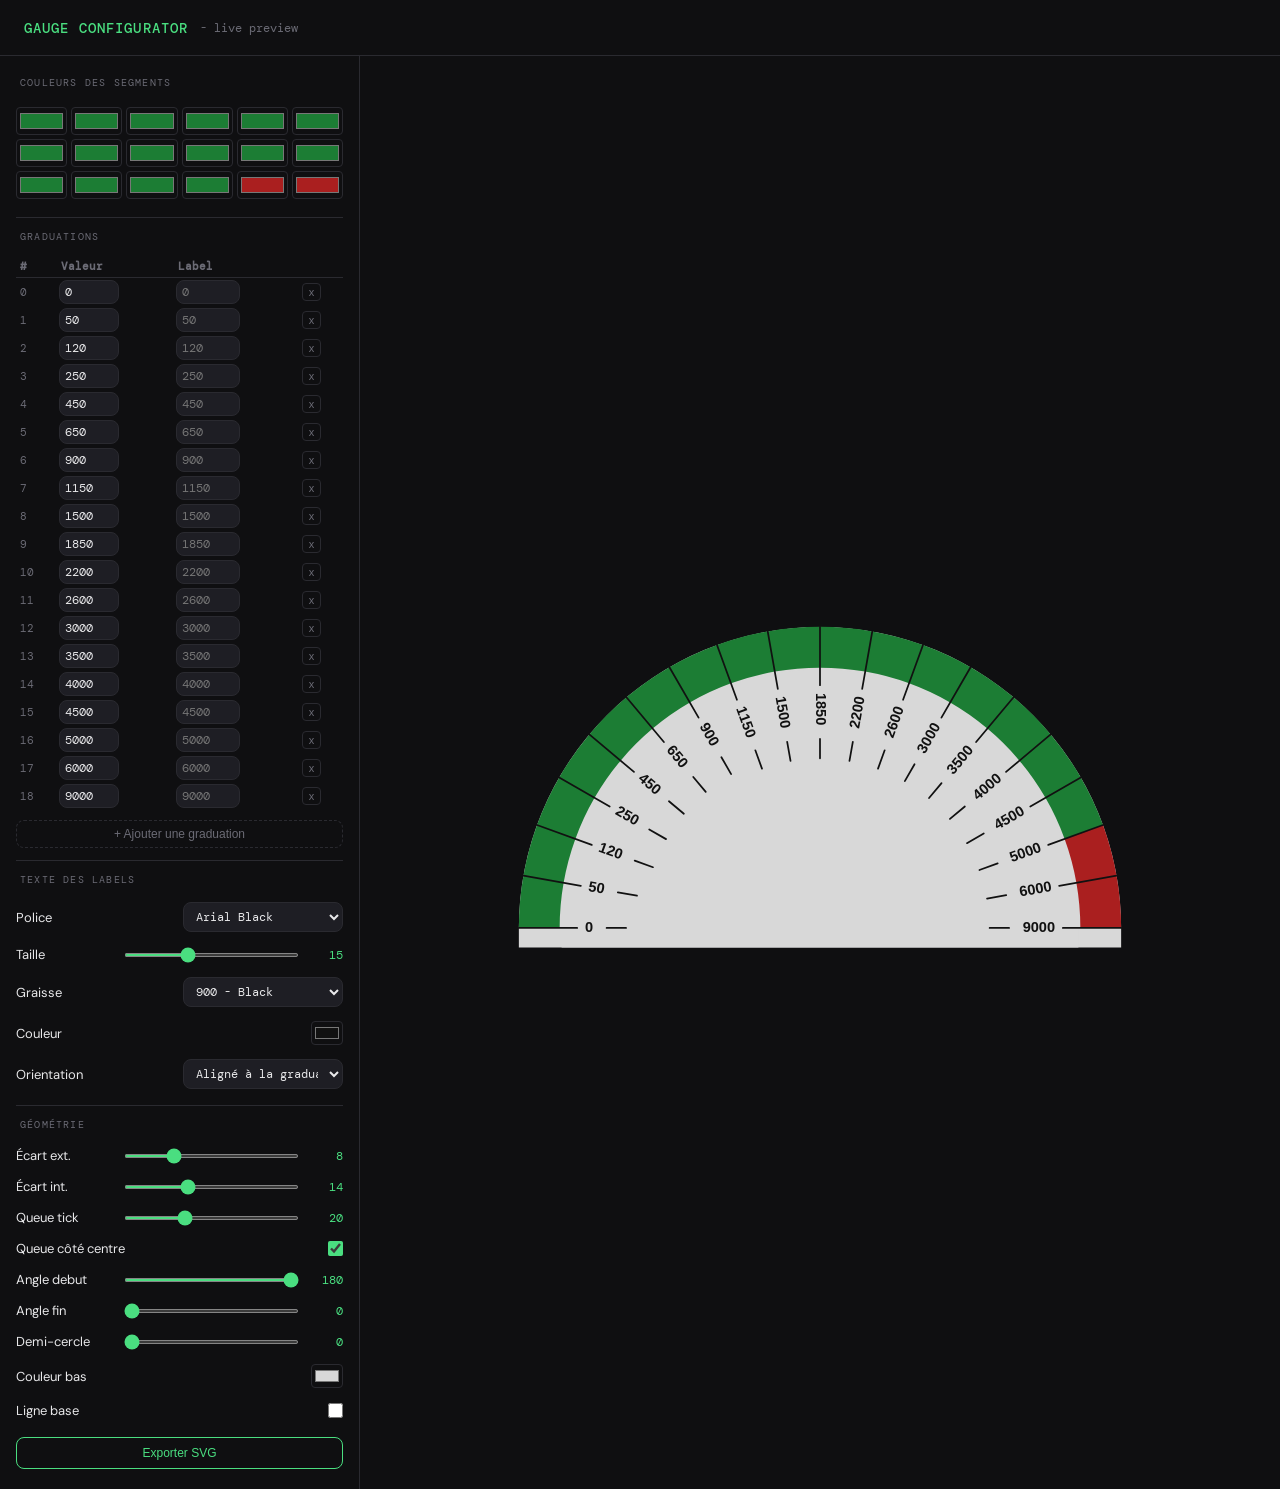
==== index.html @ f619e36e "init index.html Add Jauge creator" ====
<!DOCTYPE html>
<html lang="fr">
<head>
<meta charset="UTF-8">
<title>Gauge Configurator</title>
<link href="https://fonts.googleapis.com/css2?family=DM+Mono:wght@400;500&family=DM+Sans:wght@300;400;500&display=swap" rel="stylesheet">
<style>
  *, *::before, *::after { box-sizing: border-box; margin: 0; padding: 0; }

  :root {
    --bg: #0f0f11;
    --panel: #17171a;
    --border: #2a2a30;
    --accent: #4ade80;
    --accent2: #f97316;
    --text: #e8e8ea;
    --muted: #6b6b75;
    --input-bg: #1e1e24;
    --radius: 8px;
  }

  body {
    font-family: 'DM Sans', sans-serif;
    background: var(--bg);
    color: var(--text);
    min-height: 100vh;
    display: grid;
    grid-template-columns: 360px 1fr;
    grid-template-rows: 56px 1fr;
  }

  header {
    grid-column: 1 / -1;
    border-bottom: 1px solid var(--border);
    display: flex;
    align-items: center;
    padding: 0 24px;
    gap: 12px;
  }
  header h1 {
    font-family: 'DM Mono', monospace;
    font-size: 14px;
    font-weight: 500;
    letter-spacing: .08em;
    color: var(--accent);
  }
  header span {
    font-size: 12px;
    color: var(--muted);
    font-family: 'DM Mono', monospace;
  }

  aside {
    border-right: 1px solid var(--border);
    overflow-y: auto;
    padding: 20px 16px;
    display: flex;
    flex-direction: column;
    gap: 6px;
  }

  .section-title {
    font-family: 'DM Mono', monospace;
    font-size: 10px;
    letter-spacing: .12em;
    color: var(--muted);
    text-transform: uppercase;
    padding: 12px 4px 6px;
    border-top: 1px solid var(--border);
    margin-top: 6px;
  }
  .section-title:first-child { border-top: none; margin-top: 0; padding-top: 0; }

  .row {
    display: flex;
    align-items: center;
    justify-content: space-between;
    gap: 8px;
    padding: 4px 0;
  }
  .row label {
    font-size: 13px;
    color: var(--text);
    flex-shrink: 0;
    min-width: 100px;
  }

  input[type=range] {
    flex: 1;
    accent-color: var(--accent);
    height: 4px;
    cursor: pointer;
  }
  .val {
    font-family: 'DM Mono', monospace;
    font-size: 12px;
    color: var(--accent);
    min-width: 36px;
    text-align: right;
  }

  input[type=color] {
    width: 32px;
    height: 24px;
    border: 1px solid var(--border);
    border-radius: 4px;
    background: none;
    cursor: pointer;
    padding: 1px;
  }

  input[type=text], input[type=number], select {
    background: var(--input-bg);
    border: 1px solid var(--border);
    border-radius: var(--radius);
    color: var(--text);
    font-family: 'DM Mono', monospace;
    font-size: 12px;
    padding: 5px 8px;
    width: 100%;
  }
  input[type=number] { width: 70px; }

  input[type=checkbox] {
    accent-color: var(--accent);
    width: 15px;
    height: 15px;
    cursor: pointer;
  }

  .seg-grid {
    display: grid;
    grid-template-columns: repeat(6, 1fr);
    gap: 4px;
    padding: 6px 0;
  }
  .seg-grid input[type=color] {
    width: 100%;
    height: 28px;
  }

  .ticks-table {
    width: 100%;
    border-collapse: collapse;
    font-family: 'DM Mono', monospace;
    font-size: 11px;
  }
  .ticks-table th {
    color: var(--muted);
    text-align: left;
    padding: 4px 4px;
    border-bottom: 1px solid var(--border);
  }
  .ticks-table td { padding: 2px 2px; }
  .ticks-table input[type=number] {
    width: 60px;
    padding: 3px 5px;
  }
  .ticks-table input[type=text] {
    width: 64px;
    padding: 3px 5px;
  }
  .ticks-table button {
    background: none;
    border: 1px solid var(--border);
    color: var(--muted);
    border-radius: 4px;
    cursor: pointer;
    padding: 2px 6px;
    font-size: 11px;
  }
  .ticks-table button:hover { color: #ef4444; border-color: #ef4444; }

  #btn-add-tick {
    background: none;
    border: 1px dashed var(--border);
    border-radius: var(--radius);
    color: var(--muted);
    font-size: 12px;
    padding: 6px;
    width: 100%;
    cursor: pointer;
    margin-top: 4px;
    transition: color .15s, border-color .15s;
  }
  #btn-add-tick:hover { color: var(--accent); border-color: var(--accent); }

  #btn-export-svg {
    background: none;
    border: 1px solid var(--accent);
    border-radius: var(--radius);
    color: var(--accent);
    font-size: 12px;
    padding: 8px;
    width: 100%;
    cursor: pointer;
    margin-top: 8px;
    transition: color .15s, border-color .15s, background-color .15s;
  }
  #btn-export-svg:hover {
    background: rgba(74, 222, 128, .08);
  }

  main {
    display: flex;
    align-items: center;
    justify-content: center;
    padding: 32px;
  }
  #gauge-wrap {
    width: 100%;
    max-width: 680px;
  }
  #gauge-wrap svg {
    width: 100%;
    display: block;
    overflow: visible;
  }
</style>
</head>
<body>

<header>
  <h1>GAUGE CONFIGURATOR</h1>
  <span>- live preview</span>
</header>

<aside id="panel">
  <div class="section-title">Couleurs des segments</div>
  <div class="seg-grid" id="seg-colors"></div>

  <div class="section-title">Graduations</div>
  <table class="ticks-table">
    <thead><tr><th>#</th><th>Valeur</th><th>Label</th><th></th></tr></thead>
    <tbody id="ticks-body"></tbody>
  </table>
  <button id="btn-add-tick">+ Ajouter une graduation</button>

  <div class="section-title">Texte des labels</div>
  <div class="row">
    <label>Police</label>
    <select id="font-family" style="width:160px">
      <option value="Arial Black, Arial, sans-serif">Arial Black</option>
      <option value="'Courier New', monospace">Courier New</option>
      <option value="Georgia, serif">Georgia</option>
      <option value="Impact, sans-serif">Impact</option>
      <option value="'DM Mono', monospace">DM Mono</option>
      <option value="'DM Sans', sans-serif">DM Sans</option>
    </select>
  </div>
  <div class="row">
    <label>Taille</label>
    <input type="range" id="font-size" min="8" max="28" value="15">
    <span class="val" id="font-size-val">15</span>
  </div>
  <div class="row">
    <label>Graisse</label>
    <select id="font-weight" style="width:160px">
      <option value="400">400 - Normal</option>
      <option value="700">700 - Bold</option>
      <option value="900" selected>900 - Black</option>
    </select>
  </div>
  <div class="row">
    <label>Couleur</label>
    <input type="color" id="label-color" value="#111111">
  </div>
  <div class="row">
    <label>Orientation</label>
    <select id="label-orient" style="width:160px">
      <option value="radial" selected>Aligné à la graduation</option>
      <option value="horizontal">Horizontal</option>
    </select>
  </div>

  <div class="section-title">Géométrie</div>
  <div class="row">
    <label>Écart ext.</label>
    <input type="range" id="label-gap" min="0" max="30" value="8">
    <span class="val" id="label-gap-val">8</span>
  </div>
  <div class="row">
    <label>Écart int.</label>
    <input type="range" id="label-gap-inner" min="0" max="40" value="14">
    <span class="val" id="label-gap-inner-val">14</span>
  </div>
  <div class="row">
    <label>Queue tick</label>
    <input type="range" id="label-tail" min="0" max="60" value="20">
    <span class="val" id="label-tail-val">20</span>
  </div>
  <div class="row">
    <label>Queue côté centre</label>
    <input type="checkbox" id="inner-tick" checked>
  </div>
  <div class="row">
    <label>Angle debut</label>
    <input type="range" id="start-angle" min="0" max="180" value="180">
    <span class="val" id="start-angle-val">180</span>
  </div>
  <div class="row">
    <label>Angle fin</label>
    <input type="range" id="end-angle" min="0" max="180" value="0">
    <span class="val" id="end-angle-val">0</span>
  </div>
  <div class="row">
    <label>Demi-cercle</label>
    <input type="range" id="bottom-circle-radius" min="0" max="120" value="0">
    <span class="val" id="bottom-circle-radius-val">0</span>
  </div>
  <div class="row">
    <label>Couleur bas</label>
    <input type="color" id="bottom-circle-color" value="#d8d8d8">
  </div>
  <div class="row">
    <label>Ligne base</label>
    <input type="checkbox" id="show-base-line">
  </div>
  <button id="btn-export-svg">Exporter SVG</button>
</aside>

<main>
  <div id="gauge-wrap">

    <svg id="gauge" viewBox="0 0 700 410" xmlns="http://www.w3.org/2000/svg"></svg>
  </div>
</main>

<script>
const state = {
  ticks: [
    { val: 0 }, { val: 50 }, { val: 120 }, { val: 250 }, { val: 450 },
    { val: 650 }, { val: 900 }, { val: 1150 }, { val: 1500 }, { val: 1850 },
    { val: 2200 }, { val: 2600 }, { val: 3000 }, { val: 3500 }, { val: 4000 },
    { val: 4500 }, { val: 5000 }, { val: 6000 }, { val: 9000 },
  ],
  segColors: [
    '#1c7d34', '#1c7d34', '#1c7d34', '#1c7d34', '#1c7d34', '#1c7d34',
    '#1c7d34', '#1c7d34', '#1c7d34', '#1c7d34', '#1c7d34', '#1c7d34',
    '#1c7d34', '#1c7d34', '#1c7d34', '#1c7d34',
    '#aa1f1f', '#aa1f1f',
  ],
  fontFamily: 'Arial Black, Arial, sans-serif',
  fontSize: 15,
  fontWeight: '900',
  labelColor: '#111111',
  labelOrient: 'radial',
  labelGap: 8,
  labelGapInner: 14,
  labelTail: 20,
  startAngle: 180,
  endAngle: 0,
  bottomCircleRadius: 0,
  bottomCircleColor: '#d8d8d8',
  showBaseLine: false,
  innerTick: true,
};

const svg = document.getElementById('gauge');
const NS = 'http://www.w3.org/2000/svg';
const CX = 350;
const CY = 350;
const R_BAND_OUT = 310;
const R_BAND_IN = 268;
const R_FACE = 266;
const R_TICK_OUT = 310;
const R_TICK_END = 250;

function toRad(d) { return d * Math.PI / 180; }
function pt(r, a) { return { x: CX + r * Math.cos(a), y: CY - r * Math.sin(a) }; }
function iToRad(i, n) {
  return toRad(state.startAngle + i * ((state.endAngle - state.startAngle) / (n - 1)));
}

function elSVG(tag, attrs, text) {
  const e = document.createElementNS(NS, tag);
  for (const [k, v] of Object.entries(attrs)) e.setAttribute(k, v);
  if (text !== undefined) e.textContent = text;
  return e;
}

function arcPath(rOut, rIn, startRad, endRad) {
  const s1 = pt(rOut, startRad);
  const e1 = pt(rOut, endRad);
  const s2 = pt(rIn, endRad);
  const e2 = pt(rIn, startRad);
  const large = Math.abs(endRad - startRad) > Math.PI ? 1 : 0;
  const outerSweep = startRad > endRad ? 1 : 0;
  const innerSweep = outerSweep ? 0 : 1;
  return `M ${s1.x} ${s1.y} A ${rOut} ${rOut} 0 ${large} ${outerSweep} ${e1.x} ${e1.y} L ${s2.x} ${s2.y} A ${rIn} ${rIn} 0 ${large} ${innerSweep} ${e2.x} ${e2.y} Z`;
}

function flatBottomArcPath(radius, startRad, endRad, bottomY) {
  const s = pt(radius, startRad);
  const e = pt(radius, endRad);
  const large = Math.abs(endRad - startRad) > Math.PI ? 1 : 0;
  const sweep = startRad > endRad ? 1 : 0;
  return `M ${s.x} ${s.y} A ${radius} ${radius} 0 ${large} ${sweep} ${e.x} ${e.y} L ${e.x} ${bottomY} L ${s.x} ${bottomY} Z`;
}

function bottomSemiCirclePath(cx, topY, radius) {
  const leftX = cx - radius;
  const rightX = cx + radius;
  return `M ${leftX} ${topY} A ${radius} ${radius} 0 0 1 ${rightX} ${topY} L ${leftX} ${topY} Z`;
}

function render() {
  while (svg.firstChild) svg.removeChild(svg.firstChild);

  const n = state.ticks.length;
  if (n < 2) return;
  const startRad = toRad(state.startAngle);
  const endRad = toRad(state.endAngle);
  const faceBottomExt = Math.ceil(state.fontSize * 0.9) + 6;
  const faceBottomY = CY + faceBottomExt;
  const viewBoxHeight = Math.ceil(faceBottomY + 10);
  svg.setAttribute('viewBox', `0 0 700 ${viewBoxHeight}`);

  const scene = elSVG('g', {});
  svg.appendChild(scene);

  scene.appendChild(elSVG('path', {
    d: flatBottomArcPath(R_BAND_OUT, startRad, endRad, faceBottomY),
    fill: '#d8d8d8'
  }));

  for (let i = 0; i < n - 1; i++) {
    const color = state.segColors[i] || '#1c7d34';
    const a1 = iToRad(i, n);
    const a2 = iToRad(i + 1, n);
    scene.appendChild(elSVG('path', { d: arcPath(R_BAND_OUT, R_BAND_IN, a1, a2), fill: color }));
  }

  scene.appendChild(elSVG('path', {
    d: flatBottomArcPath(R_FACE, startRad, endRad, faceBottomY),
    fill: '#d8d8d8'
  }));

  if (state.bottomCircleRadius > 0) {
    scene.appendChild(elSVG('path', {
      d: bottomSemiCirclePath(CX, faceBottomY, state.bottomCircleRadius),
      fill: state.bottomCircleColor
    }));
  }

  if (state.showBaseLine) {
    scene.appendChild(elSVG('line', {
      x1: CX - R_BAND_OUT,
      y1: CY,
      x2: CX + R_BAND_OUT,
      y2: CY,
      stroke: '#111',
      'stroke-width': '1.8',
      'stroke-linecap': 'round'
    }));
  }

  const labelData = [];
  for (let i = 0; i < n; i++) {
    const label = state.ticks[i].label !== undefined ? String(state.ticks[i].label) : String(state.ticks[i].val);
    const t = elSVG('text', {
      x: 0,
      y: 0,
      'text-anchor': 'middle',
      'dominant-baseline': 'middle',
      'font-family': state.fontFamily,
      'font-weight': state.fontWeight,
      'font-size': state.fontSize,
      fill: 'transparent',
    }, label);
    scene.appendChild(t);
    labelData.push({ i, halfW: t.getComputedTextLength() / 2, el: t });
  }

  for (const { i, halfW, el: t } of labelData) {
    const a = iToRad(i, n);
    const aDeg = state.startAngle + i * ((state.endAngle - state.startAngle) / (n - 1));

    const rLabel = R_TICK_END - state.labelGap - halfW;
    const pos = pt(rLabel, a);

    const rOuterEnd = rLabel + halfW + state.labelGap;
    const p1 = pt(R_TICK_OUT, a);
    const p2 = pt(rOuterEnd, a);
    scene.appendChild(elSVG('line', {
      x1: p1.x, y1: p1.y, x2: p2.x, y2: p2.y,
      stroke: '#111', 'stroke-width': '1.8', 'stroke-linecap': 'round'
    }));

    if (state.innerTick) {
      const rInnerEdge = rLabel - halfW;
      const rInnerStart = rInnerEdge - state.labelGapInner;
      const rInnerEnd = rInnerStart - state.labelTail;
      const p3 = pt(rInnerStart, a);
      const p4 = pt(rInnerEnd, a);
      scene.appendChild(elSVG('line', {
        x1: p3.x, y1: p3.y, x2: p4.x, y2: p4.y,
        stroke: '#111', 'stroke-width': '1.8', 'stroke-linecap': 'round'
      }));
    }

    let rotSVG;
    if (state.labelOrient === 'horizontal') {
      rotSVG = 0;
    } else {
      rotSVG = i <= (n - 1) / 2 ? 180 - aDeg : -aDeg;
    }

    t.setAttribute('x', pos.x);
    t.setAttribute('y', pos.y);
    t.setAttribute('fill', state.labelColor);
    t.setAttribute('font-family', state.fontFamily);
    t.setAttribute('font-weight', state.fontWeight);
    t.setAttribute('font-size', state.fontSize);
    t.setAttribute('transform', `rotate(${rotSVG}, ${pos.x}, ${pos.y})`);
  }

}

function buildSegColors() {
  const grid = document.getElementById('seg-colors');
  grid.innerHTML = '';
  const n = state.ticks.length - 1;
  while (state.segColors.length < n) state.segColors.push('#1c7d34');
  for (let i = 0; i < n; i++) {
    const inp = document.createElement('input');
    inp.type = 'color';
    inp.value = state.segColors[i] || '#1c7d34';
    inp.title = `Segment ${i + 1}`;
    inp.addEventListener('input', (e) => {
      state.segColors[i] = e.target.value;
      render();
    });
    grid.appendChild(inp);
  }
}

function buildTicksTable() {
  const tbody = document.getElementById('ticks-body');
  tbody.innerHTML = '';
  state.ticks.forEach((tick, i) => {
    const tr = document.createElement('tr');

    const tdI = document.createElement('td');
    tdI.textContent = i;
    tdI.style.cssText = 'color:var(--muted);font-family:DM Mono,monospace;font-size:11px;padding:2px 4px';
    tr.appendChild(tdI);

    const tdV = document.createElement('td');
    const inpV = document.createElement('input');
    inpV.type = 'number';
    inpV.value = tick.val;
    inpV.addEventListener('input', (e) => {
      state.ticks[i].val = Number(e.target.value);
      render();
    });
    tdV.appendChild(inpV);
    tr.appendChild(tdV);

    const tdL = document.createElement('td');
    const inpL = document.createElement('input');
    inpL.type = 'text';
    inpL.placeholder = String(tick.val);
    inpL.value = tick.label !== undefined ? tick.label : '';
    inpL.addEventListener('input', (e) => {
      state.ticks[i].label = e.target.value === '' ? undefined : e.target.value;
      render();
    });
    tdL.appendChild(inpL);
    tr.appendChild(tdL);

    const tdD = document.createElement('td');
    const btn = document.createElement('button');
    btn.textContent = 'x';
    btn.addEventListener('click', () => {
      state.ticks.splice(i, 1);
      state.segColors.splice(Math.max(0, i - 1), 1);
      buildTicksTable();
      buildSegColors();
      render();
    });
    tdD.appendChild(btn);
    tr.appendChild(tdD);

    tbody.appendChild(tr);
  });
}

document.getElementById('btn-add-tick').addEventListener('click', () => {
  const last = state.ticks[state.ticks.length - 1];
  state.ticks.push({ val: (last ? last.val + 1000 : 0) });
  state.segColors.push('#1c7d34');
  buildTicksTable();
  buildSegColors();
  render();
});

function bindRange(id, key) {
  const inp = document.getElementById(id);
  const out = document.getElementById(id + '-val');
  inp.addEventListener('input', (e) => {
    state[key] = Number(e.target.value);
    if (out) out.textContent = e.target.value;
    render();
  });
}

function bindSelect(id, key) {
  document.getElementById(id).addEventListener('change', (e) => {
    state[key] = e.target.value;
    render();
  });
}

function bindColor(id, key) {
  document.getElementById(id).addEventListener('input', (e) => {
    state[key] = e.target.value;
    render();
  });
}

function exportCurrentSVG() {
  const clone = svg.cloneNode(true);
  const viewBox = svg.getAttribute('viewBox') || '0 0 700 400';
  const parts = viewBox.split(/\s+/).map(Number);
  const width = parts[2] || 700;
  const height = parts[3] || 400;
  clone.setAttribute('xmlns', 'http://www.w3.org/2000/svg');
  clone.setAttribute('width', width);
  clone.setAttribute('height', height);
  clone.removeAttribute('style');

  const source = '<?xml version="1.0" encoding="UTF-8"?>\n' + clone.outerHTML;
  const blob = new Blob([source], { type: 'image/svg+xml;charset=utf-8' });
  const url = URL.createObjectURL(blob);
  const a = document.createElement('a');
  a.href = url;
  a.download = 'gauge-export.svg';
  document.body.appendChild(a);
  a.click();
  a.remove();
  URL.revokeObjectURL(url);
}

bindRange('font-size', 'fontSize');
bindRange('start-angle', 'startAngle');
bindRange('end-angle', 'endAngle');
bindRange('label-gap', 'labelGap');
bindRange('label-gap-inner', 'labelGapInner');
bindRange('label-tail', 'labelTail');
bindRange('bottom-circle-radius', 'bottomCircleRadius');
bindSelect('font-family', 'fontFamily');
bindSelect('font-weight', 'fontWeight');
bindSelect('label-orient', 'labelOrient');
bindColor('label-color', 'labelColor');
bindColor('bottom-circle-color', 'bottomCircleColor');

document.getElementById('inner-tick').addEventListener('change', (e) => {
  state.innerTick = e.target.checked;
  render();
});

document.getElementById('show-base-line').addEventListener('change', (e) => {
  state.showBaseLine = e.target.checked;
  render();
});

document.getElementById('btn-export-svg').addEventListener('click', exportCurrentSVG);

buildSegColors();
buildTicksTable();
render();

if (document.fonts && document.fonts.ready) {
  document.fonts.ready.then(() => render());
}
</script>
</body>
</html>
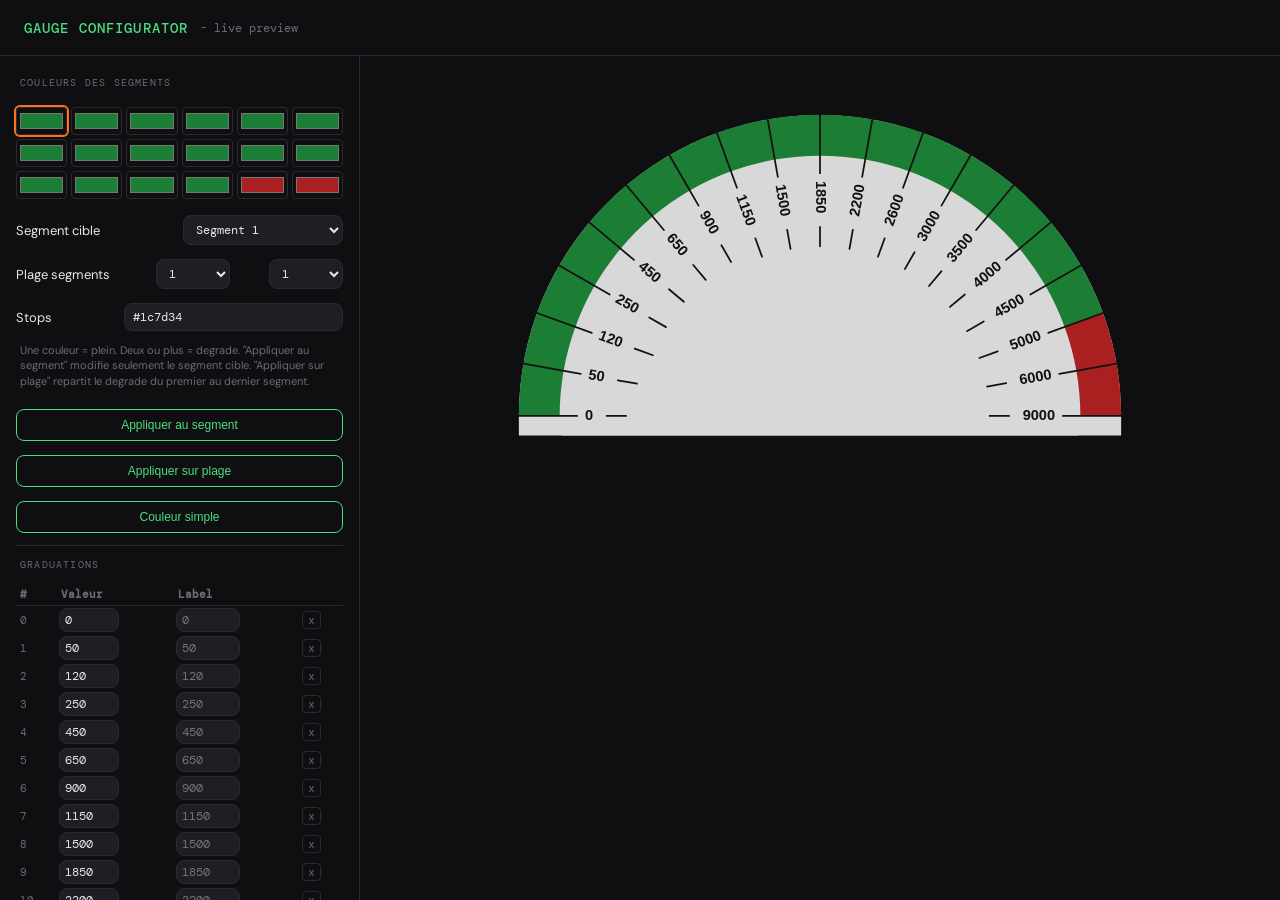
==== commit 28879e95: "PWA index.html" ====
--- a/index.html
+++ b/index.html
@@ -2,7 +2,11 @@
 <html lang="fr">
 <head>
 <meta charset="UTF-8">
+<meta name="viewport" content="width=device-width, initial-scale=1">
+<meta name="theme-color" content="#0f0f11">
 <title>Gauge Configurator</title>
+<link rel="manifest" href="./manifest.webmanifest">
+<link rel="icon" href="./app-icon.svg" type="image/svg+xml">
 <link href="https://fonts.googleapis.com/css2?family=DM+Mono:wght@400;500&family=DM+Sans:wght@300;400;500&display=swap" rel="stylesheet">
 <style>
   *, *::before, *::after { box-sizing: border-box; margin: 0; padding: 0; }
@@ -23,7 +27,8 @@
     font-family: 'DM Sans', sans-serif;
     background: var(--bg);
     color: var(--text);
-    min-height: 100vh;
+    height: 100vh;
+    overflow: hidden;
     display: grid;
     grid-template-columns: 360px 1fr;
     grid-template-rows: 56px 1fr;
@@ -51,6 +56,8 @@
   }
 
   aside {
+    grid-column: 1;
+    grid-row: 2;
     border-right: 1px solid var(--border);
     overflow-y: auto;
     padding: 20px 16px;
@@ -137,6 +144,16 @@
   .seg-grid input[type=color] {
     width: 100%;
     height: 28px;
+  }
+  .seg-grid input[type=color].selected {
+    box-shadow: 0 0 0 2px var(--accent2);
+  }
+
+  .helper {
+    color: var(--muted);
+    font-size: 11px;
+    line-height: 1.4;
+    padding: 2px 4px 6px;
   }
 
   .ticks-table {
@@ -185,7 +202,12 @@
   }
   #btn-add-tick:hover { color: var(--accent); border-color: var(--accent); }
 
-  #btn-export-svg {
+  #btn-export-svg,
+  #btn-export-json,
+  #btn-import-json,
+  #btn-apply-segment-stops,
+  #btn-apply-segment-range,
+  #btn-segment-solid {
     background: none;
     border: 1px solid var(--accent);
     border-radius: var(--radius);
@@ -197,26 +219,85 @@
     margin-top: 8px;
     transition: color .15s, border-color .15s, background-color .15s;
   }
-  #btn-export-svg:hover {
+  #btn-export-svg:hover,
+  #btn-export-json:hover,
+  #btn-import-json:hover,
+  #btn-apply-segment-stops:hover,
+  #btn-apply-segment-range:hover,
+  #btn-segment-solid:hover {
     background: rgba(74, 222, 128, .08);
   }
 
   main {
+    grid-column: 2;
+    grid-row: 2;
     display: flex;
-    align-items: center;
+    align-items: flex-start;
     justify-content: center;
-    padding: 32px;
+    overflow-y: auto;
+    padding: 20px 32px 32px;
   }
   #gauge-wrap {
     width: 100%;
     max-width: 680px;
+    position: sticky;
+    top: 0;
   }
   #gauge-wrap svg {
     width: 100%;
     display: block;
     overflow: visible;
   }
+
+  @media (max-width: 960px) {
+    body {
+      grid-template-columns: 1fr;
+      grid-template-rows: 56px minmax(240px, 38vh) 1fr;
+    }
+
+    aside {
+      grid-column: 1;
+      grid-row: 3;
+      border-right: none;
+      border-top: 1px solid var(--border);
+      padding: 16px 14px 28px;
+    }
+
+    main {
+      grid-column: 1;
+      grid-row: 2;
+      padding: 12px 12px 16px;
+      border-bottom: 1px solid var(--border);
+      background:
+        radial-gradient(circle at 50% 0%, rgba(74, 222, 128, .10), transparent 55%),
+        linear-gradient(180deg, rgba(255, 255, 255, .02), rgba(255, 255, 255, 0));
+    }
+
+    #gauge-wrap {
+      max-width: none;
+      top: 0;
+    }
+  }
 </style>
+
+
+<!-- Matomo -->
+<script>
+  var _paq = window._paq = window._paq || [];
+  /* tracker methods like "setCustomDimension" should be called before "trackPageView" */
+  _paq.push(['trackPageView']);
+  _paq.push(['enableLinkTracking']);
+  (function() {
+    var u="https://maximeblanchard.matomo.cloud/";
+    _paq.push(['setTrackerUrl', u+'matomo.php']);
+    _paq.push(['setSiteId', '1']);
+    var d=document, g=d.createElement('script'), s=d.getElementsByTagName('script')[0];
+    g.async=true; g.src='https://cdn.matomo.cloud/maximeblanchard.matomo.cloud/matomo.js'; s.parentNode.insertBefore(g,s);
+  })();
+</script>
+<!-- End Matomo Code -->
+
+
 </head>
 <body>
 
@@ -228,6 +309,23 @@
 <aside id="panel">
   <div class="section-title">Couleurs des segments</div>
   <div class="seg-grid" id="seg-colors"></div>
+  <div class="row">
+    <label>Segment cible</label>
+    <select id="segment-editor-index" style="width:160px"></select>
+  </div>
+  <div class="row">
+    <label>Plage segments</label>
+    <select id="segment-range-start" style="width:74px"></select>
+    <select id="segment-range-end" style="width:74px"></select>
+  </div>
+  <div class="row">
+    <label>Stops</label>
+    <input type="text" id="segment-stops" placeholder="#1c7d34, #facc15, #aa1f1f">
+  </div>
+  <div class="helper">Une couleur = plein. Deux ou plus = degrade. "Appliquer au segment" modifie seulement le segment cible. "Appliquer sur plage" repartit le degrade du premier au dernier segment.</div>
+  <button id="btn-apply-segment-stops">Appliquer au segment</button>
+  <button id="btn-apply-segment-range">Appliquer sur plage</button>
+  <button id="btn-segment-solid">Couleur simple</button>
 
   <div class="section-title">Graduations</div>
   <table class="ticks-table">
@@ -317,6 +415,9 @@
     <input type="checkbox" id="show-base-line">
   </div>
   <button id="btn-export-svg">Exporter SVG</button>
+  <button id="btn-export-json">Sauver JSON</button>
+  <button id="btn-import-json">Importer JSON</button>
+  <input type="file" id="import-json-input" accept=".json,application/json" hidden>
 </aside>
 
 <main>
@@ -334,11 +435,13 @@
     { val: 2200 }, { val: 2600 }, { val: 3000 }, { val: 3500 }, { val: 4000 },
     { val: 4500 }, { val: 5000 }, { val: 6000 }, { val: 9000 },
   ],
-  segColors: [
-    '#1c7d34', '#1c7d34', '#1c7d34', '#1c7d34', '#1c7d34', '#1c7d34',
-    '#1c7d34', '#1c7d34', '#1c7d34', '#1c7d34', '#1c7d34', '#1c7d34',
-    '#1c7d34', '#1c7d34', '#1c7d34', '#1c7d34',
-    '#aa1f1f', '#aa1f1f',
+  segStyles: [
+    { colors: ['#1c7d34'] }, { colors: ['#1c7d34'] }, { colors: ['#1c7d34'] },
+    { colors: ['#1c7d34'] }, { colors: ['#1c7d34'] }, { colors: ['#1c7d34'] },
+    { colors: ['#1c7d34'] }, { colors: ['#1c7d34'] }, { colors: ['#1c7d34'] },
+    { colors: ['#1c7d34'] }, { colors: ['#1c7d34'] }, { colors: ['#1c7d34'] },
+    { colors: ['#1c7d34'] }, { colors: ['#1c7d34'] }, { colors: ['#1c7d34'] },
+    { colors: ['#1c7d34'] }, { colors: ['#aa1f1f'] }, { colors: ['#aa1f1f'] },
   ],
   fontFamily: 'Arial Black, Arial, sans-serif',
   fontSize: 15,
@@ -352,9 +455,15 @@
   endAngle: 0,
   bottomCircleRadius: 0,
   bottomCircleColor: '#d8d8d8',
+  selectedSegmentIndex: 0,
+  rangeStartIndex: 0,
+  rangeEndIndex: 0,
   showBaseLine: false,
   innerTick: true,
 };
+
+const defaultStateSnapshot = JSON.parse(JSON.stringify(state));
+const STORAGE_KEY = 'gauge-configurator-state-v1';
 
 const svg = document.getElementById('gauge');
 const NS = 'http://www.w3.org/2000/svg';
@@ -404,9 +513,266 @@
   return `M ${leftX} ${topY} A ${radius} ${radius} 0 0 1 ${rightX} ${topY} L ${leftX} ${topY} Z`;
 }
 
+function normalizeColorValue(color, fallback = '#1c7d34') {
+  return /^#([0-9a-f]{3}|[0-9a-f]{6})$/i.test(String(color || '').trim()) ? String(color).trim() : fallback;
+}
+
+function normalizeSegmentStyle(style, fallback = '#1c7d34') {
+  if (typeof style === 'string') return { colors: [normalizeColorValue(style, fallback)] };
+  if (Array.isArray(style)) return { colors: normalizeStopList(style, fallback) };
+  if (style && Array.isArray(style.colors)) return { colors: normalizeStopList(style.colors, fallback) };
+  return { colors: [fallback] };
+}
+
+function normalizeStopList(colors, fallback = '#1c7d34') {
+  const normalized = (colors || []).map((color) => normalizeColorValue(color, fallback)).filter(Boolean);
+  return normalized.length ? normalized : [fallback];
+}
+
+function ensureSegmentStyles() {
+  const targetLength = Math.max(0, state.ticks.length - 1);
+  if (!Array.isArray(state.segStyles)) state.segStyles = [];
+  while (state.segStyles.length < targetLength) state.segStyles.push({ colors: ['#1c7d34'] });
+  while (state.segStyles.length > targetLength) state.segStyles.pop();
+  state.segStyles = state.segStyles.map((style, index) => normalizeSegmentStyle(style, index >= targetLength - 2 ? '#aa1f1f' : '#1c7d34'));
+  state.selectedSegmentIndex = Math.min(Math.max(0, state.selectedSegmentIndex || 0), Math.max(0, targetLength - 1));
+  state.rangeStartIndex = Math.min(Math.max(0, state.rangeStartIndex || 0), Math.max(0, targetLength - 1));
+  state.rangeEndIndex = Math.min(Math.max(0, state.rangeEndIndex || 0), Math.max(0, targetLength - 1));
+}
+
+function parseStopInput(value, fallback = '#1c7d34') {
+  return normalizeStopList(String(value || '').split(',').map((part) => part.trim()).filter(Boolean), fallback);
+}
+
+function buildSegmentEditorOptions() {
+  const select = document.getElementById('segment-editor-index');
+  const rangeStart = document.getElementById('segment-range-start');
+  const rangeEnd = document.getElementById('segment-range-end');
+  const previous = state.selectedSegmentIndex;
+  const previousRangeStart = state.rangeStartIndex;
+  const previousRangeEnd = state.rangeEndIndex;
+  select.innerHTML = '';
+  rangeStart.innerHTML = '';
+  rangeEnd.innerHTML = '';
+  state.segStyles.forEach((_, index) => {
+    const option = document.createElement('option');
+    option.value = index;
+    option.textContent = `Segment ${index + 1}`;
+    select.appendChild(option);
+
+    const optionStart = document.createElement('option');
+    optionStart.value = index;
+    optionStart.textContent = String(index + 1);
+    rangeStart.appendChild(optionStart);
+
+    const optionEnd = document.createElement('option');
+    optionEnd.value = index;
+    optionEnd.textContent = String(index + 1);
+    rangeEnd.appendChild(optionEnd);
+  });
+  if (state.segStyles.length) {
+    select.value = String(Math.min(previous, state.segStyles.length - 1));
+    rangeStart.value = String(Math.min(previousRangeStart, state.segStyles.length - 1));
+    rangeEnd.value = String(Math.min(previousRangeEnd, state.segStyles.length - 1));
+  }
+}
+
+function syncSegmentEditor() {
+  ensureSegmentStyles();
+  const select = document.getElementById('segment-editor-index');
+  const input = document.getElementById('segment-stops');
+  if (!state.segStyles.length) {
+    select.innerHTML = '';
+    input.value = '';
+    return;
+  }
+  state.selectedSegmentIndex = Math.min(state.selectedSegmentIndex, state.segStyles.length - 1);
+  select.value = String(state.selectedSegmentIndex);
+  document.getElementById('segment-range-start').value = String(state.rangeStartIndex);
+  document.getElementById('segment-range-end').value = String(state.rangeEndIndex);
+  input.value = state.segStyles[state.selectedSegmentIndex].colors.join(', ');
+}
+
+function updateSegmentEditorSelection(index) {
+  state.selectedSegmentIndex = Math.min(Math.max(0, index), Math.max(0, state.segStyles.length - 1));
+  syncSegmentEditor();
+  buildSegColors();
+}
+
+function getSegmentFill(i, a1, a2, defs) {
+  const style = normalizeSegmentStyle(state.segStyles[i], '#1c7d34');
+  if (style.colors.length === 1) return style.colors[0];
+
+  const gradientId = `seg-gradient-${i}`;
+  const start = pt(R_BAND_OUT, a1);
+  const end = pt(R_BAND_OUT, a2);
+  const gradient = elSVG('linearGradient', {
+    id: gradientId,
+    gradientUnits: 'userSpaceOnUse',
+    x1: start.x,
+    y1: start.y,
+    x2: end.x,
+    y2: end.y
+  });
+
+  style.colors.forEach((color, index) => {
+    gradient.appendChild(elSVG('stop', {
+      offset: `${(index / (style.colors.length - 1)) * 100}%`,
+      'stop-color': color
+    }));
+  });
+
+  defs.appendChild(gradient);
+  return `url(#${gradientId})`;
+}
+
+function hexToRgb(hex) {
+  const normalized = normalizeColorValue(hex).slice(1);
+  const full = normalized.length === 3 ? normalized.split('').map((c) => c + c).join('') : normalized;
+  return {
+    r: parseInt(full.slice(0, 2), 16),
+    g: parseInt(full.slice(2, 4), 16),
+    b: parseInt(full.slice(4, 6), 16)
+  };
+}
+
+function rgbToHex(rgb) {
+  return '#' + ['r', 'g', 'b'].map((key) => {
+    const value = Math.max(0, Math.min(255, Math.round(rgb[key])));
+    return value.toString(16).padStart(2, '0');
+  }).join('');
+}
+
+function interpolateHexColor(startColor, endColor, t) {
+  const a = hexToRgb(startColor);
+  const b = hexToRgb(endColor);
+  return rgbToHex({
+    r: a.r + (b.r - a.r) * t,
+    g: a.g + (b.g - a.g) * t,
+    b: a.b + (b.b - a.b) * t
+  });
+}
+
+function sampleGradientStops(colors, t) {
+  const stops = normalizeStopList(colors);
+  if (stops.length === 1) return stops[0];
+  if (t <= 0) return stops[0];
+  if (t >= 1) return stops[stops.length - 1];
+
+  const scaled = t * (stops.length - 1);
+  const index = Math.floor(scaled);
+  const localT = scaled - index;
+  return interpolateHexColor(stops[index], stops[index + 1], localT);
+}
+
+function syncControlsFromState() {
+  const rangeIds = [
+    ['font-size', state.fontSize],
+    ['start-angle', state.startAngle],
+    ['end-angle', state.endAngle],
+    ['label-gap', state.labelGap],
+    ['label-gap-inner', state.labelGapInner],
+    ['label-tail', state.labelTail],
+    ['bottom-circle-radius', state.bottomCircleRadius],
+  ];
+
+  rangeIds.forEach(([id, value]) => {
+    const input = document.getElementById(id);
+    const output = document.getElementById(id + '-val');
+    if (input) input.value = value;
+    if (output) output.textContent = value;
+  });
+
+  document.getElementById('font-family').value = state.fontFamily;
+  document.getElementById('font-weight').value = state.fontWeight;
+  document.getElementById('label-orient').value = state.labelOrient;
+  document.getElementById('label-color').value = state.labelColor;
+  document.getElementById('bottom-circle-color').value = state.bottomCircleColor;
+  document.getElementById('inner-tick').checked = state.innerTick;
+  document.getElementById('show-base-line').checked = state.showBaseLine;
+}
+
+function normalizeImportedState(raw) {
+  const next = JSON.parse(JSON.stringify(defaultStateSnapshot));
+  const source = raw && typeof raw === 'object' ? raw : {};
+  next.ticks = Array.isArray(source.ticks) && source.ticks.length >= 2 ? source.ticks.map((tick) => ({
+    val: Number(tick.val ?? 0),
+    label: tick.label === undefined || tick.label === '' ? undefined : String(tick.label)
+  })) : next.ticks;
+
+  next.segStyles = source.segStyles || source.segColors || next.segStyles;
+  next.selectedSegmentIndex = Number(source.selectedSegmentIndex ?? 0);
+  next.rangeStartIndex = Number(source.rangeStartIndex ?? next.rangeStartIndex);
+  next.rangeEndIndex = Number(source.rangeEndIndex ?? next.rangeEndIndex);
+  next.fontSize = Number(source.fontSize ?? next.fontSize);
+  next.labelGap = Number(source.labelGap ?? next.labelGap);
+  next.labelGapInner = Number(source.labelGapInner ?? next.labelGapInner);
+  next.labelTail = Number(source.labelTail ?? next.labelTail);
+  next.startAngle = Number(source.startAngle ?? next.startAngle);
+  next.endAngle = Number(source.endAngle ?? next.endAngle);
+  next.bottomCircleRadius = Number(source.bottomCircleRadius ?? next.bottomCircleRadius);
+  next.fontWeight = String(source.fontWeight ?? next.fontWeight);
+  next.fontFamily = String(source.fontFamily ?? next.fontFamily);
+  next.labelColor = normalizeColorValue(source.labelColor ?? next.labelColor, next.labelColor);
+  next.bottomCircleColor = normalizeColorValue(source.bottomCircleColor ?? next.bottomCircleColor, next.bottomCircleColor);
+  next.innerTick = Boolean(source.innerTick ?? next.innerTick);
+  next.showBaseLine = Boolean(source.showBaseLine ?? next.showBaseLine);
+
+  return next;
+}
+
+function applyImportedState(raw) {
+  const normalized = normalizeImportedState(raw);
+  Object.keys(state).forEach((key) => delete state[key]);
+  Object.assign(state, normalized);
+  ensureSegmentStyles();
+  syncControlsFromState();
+  buildTicksTable();
+  buildSegColors();
+  buildSegmentEditorOptions();
+  syncSegmentEditor();
+  render();
+}
+
+function saveStateToStorage() {
+  try {
+    localStorage.setItem(STORAGE_KEY, JSON.stringify({
+      version: 1,
+      ...state
+    }));
+  } catch (error) {
+    // Ignore storage failures so the live preview keeps working.
+  }
+}
+
+function loadStateFromStorage() {
+  try {
+    const raw = localStorage.getItem(STORAGE_KEY);
+    if (!raw) return false;
+    applyImportedState(JSON.parse(raw));
+    return true;
+  } catch (error) {
+    return false;
+  }
+}
+
+function registerServiceWorker() {
+  if (!('serviceWorker' in navigator)) return;
+  const isServed = location.protocol === 'https:' || location.hostname === 'localhost' || location.hostname === '127.0.0.1';
+  if (!isServed) {
+    console.info('Service worker indisponible hors http(s)/localhost.');
+    return;
+  }
+
+  navigator.serviceWorker.register('./sw.js').catch((error) => {
+    console.warn('Echec enregistrement service worker:', error);
+  });
+}
+
 function render() {
   while (svg.firstChild) svg.removeChild(svg.firstChild);
 
+  ensureSegmentStyles();
   const n = state.ticks.length;
   if (n < 2) return;
   const startRad = toRad(state.startAngle);
@@ -417,7 +783,9 @@
   svg.setAttribute('viewBox', `0 0 700 ${viewBoxHeight}`);
 
   const scene = elSVG('g', {});
+  const defs = elSVG('defs', {});
   svg.appendChild(scene);
+  scene.appendChild(defs);
 
   scene.appendChild(elSVG('path', {
     d: flatBottomArcPath(R_BAND_OUT, startRad, endRad, faceBottomY),
@@ -425,10 +793,12 @@
   }));
 
   for (let i = 0; i < n - 1; i++) {
-    const color = state.segColors[i] || '#1c7d34';
     const a1 = iToRad(i, n);
     const a2 = iToRad(i + 1, n);
-    scene.appendChild(elSVG('path', { d: arcPath(R_BAND_OUT, R_BAND_IN, a1, a2), fill: color }));
+    scene.appendChild(elSVG('path', {
+      d: arcPath(R_BAND_OUT, R_BAND_IN, a1, a2),
+      fill: getSegmentFill(i, a1, a2, defs)
+    }));
   }
 
   scene.appendChild(elSVG('path', {
@@ -515,20 +885,27 @@
     t.setAttribute('transform', `rotate(${rotSVG}, ${pos.x}, ${pos.y})`);
   }
 
+  saveStateToStorage();
 }
 
 function buildSegColors() {
   const grid = document.getElementById('seg-colors');
   grid.innerHTML = '';
   const n = state.ticks.length - 1;
-  while (state.segColors.length < n) state.segColors.push('#1c7d34');
+  ensureSegmentStyles();
   for (let i = 0; i < n; i++) {
     const inp = document.createElement('input');
     inp.type = 'color';
-    inp.value = state.segColors[i] || '#1c7d34';
+    inp.className = i === state.selectedSegmentIndex ? 'selected' : '';
+    inp.value = state.segStyles[i].colors[0] || '#1c7d34';
     inp.title = `Segment ${i + 1}`;
+    inp.addEventListener('click', () => {
+      updateSegmentEditorSelection(i);
+    });
     inp.addEventListener('input', (e) => {
-      state.segColors[i] = e.target.value;
+      state.segStyles[i] = { colors: [e.target.value] };
+      state.selectedSegmentIndex = i;
+      syncSegmentEditor();
       render();
     });
     grid.appendChild(inp);
@@ -574,9 +951,11 @@
     btn.textContent = 'x';
     btn.addEventListener('click', () => {
       state.ticks.splice(i, 1);
-      state.segColors.splice(Math.max(0, i - 1), 1);
+      state.segStyles.splice(Math.max(0, i - 1), 1);
       buildTicksTable();
       buildSegColors();
+      buildSegmentEditorOptions();
+      syncSegmentEditor();
       render();
     });
     tdD.appendChild(btn);
@@ -589,9 +968,11 @@
 document.getElementById('btn-add-tick').addEventListener('click', () => {
   const last = state.ticks[state.ticks.length - 1];
   state.ticks.push({ val: (last ? last.val + 1000 : 0) });
-  state.segColors.push('#1c7d34');
+  state.segStyles.push({ colors: ['#1c7d34'] });
   buildTicksTable();
   buildSegColors();
+  buildSegmentEditorOptions();
+  syncSegmentEditor();
   render();
 });
 
@@ -640,6 +1021,88 @@
   a.click();
   a.remove();
   URL.revokeObjectURL(url);
+}
+
+function exportCurrentJSON() {
+  const payload = JSON.stringify({
+    version: 1,
+    ...state
+  }, null, 2);
+  const blob = new Blob([payload], { type: 'application/json;charset=utf-8' });
+  const url = URL.createObjectURL(blob);
+  const a = document.createElement('a');
+  a.href = url;
+  a.download = 'gauge-config.json';
+  document.body.appendChild(a);
+  a.click();
+  a.remove();
+  URL.revokeObjectURL(url);
+}
+
+function importConfigFile(file) {
+  if (!file) return;
+  const reader = new FileReader();
+  reader.onload = () => {
+    try {
+      applyImportedState(JSON.parse(String(reader.result || '{}')));
+    } catch (error) {
+      alert('JSON invalide');
+    }
+  };
+  reader.readAsText(file);
+}
+
+function applySegmentStopsFromInput() {
+  ensureSegmentStyles();
+  if (!state.segStyles.length) return;
+  const input = document.getElementById('segment-stops');
+  const fallback = state.segStyles[state.selectedSegmentIndex]?.colors?.[0] || '#1c7d34';
+  state.segStyles[state.selectedSegmentIndex] = {
+    colors: parseStopInput(input.value, fallback)
+  };
+  buildSegColors();
+  syncSegmentEditor();
+  render();
+}
+
+function applyGradientAcrossRange() {
+  ensureSegmentStyles();
+  if (!state.segStyles.length) return;
+
+  const input = document.getElementById('segment-stops');
+  const fallback = state.segStyles[state.selectedSegmentIndex]?.colors?.[0] || '#1c7d34';
+  const colors = parseStopInput(input.value, fallback);
+  const start = Math.min(state.rangeStartIndex, state.rangeEndIndex);
+  const end = Math.max(state.rangeStartIndex, state.rangeEndIndex);
+  const segmentCount = end - start + 1;
+
+  if (segmentCount <= 1) {
+    state.selectedSegmentIndex = start;
+    state.segStyles[start] = { colors };
+  } else {
+    for (let offset = 0; offset < segmentCount; offset++) {
+      const segStartT = offset / segmentCount;
+      const segEndT = (offset + 1) / segmentCount;
+      const localColors = [sampleGradientStops(colors, segStartT)];
+
+      if (colors.length > 2) {
+        for (let stopIndex = 1; stopIndex < colors.length - 1; stopIndex++) {
+          const stopT = stopIndex / (colors.length - 1);
+          if (stopT > segStartT && stopT < segEndT) {
+            localColors.push(colors[stopIndex]);
+          }
+        }
+      }
+
+      localColors.push(sampleGradientStops(colors, segEndT));
+      state.segStyles[start + offset] = { colors: normalizeStopList(localColors) };
+    }
+    state.selectedSegmentIndex = start;
+  }
+
+  buildSegColors();
+  syncSegmentEditor();
+  render();
 }
 
 bindRange('font-size', 'fontSize');
@@ -666,10 +1129,47 @@
 });
 
 document.getElementById('btn-export-svg').addEventListener('click', exportCurrentSVG);
-
+document.getElementById('btn-export-json').addEventListener('click', exportCurrentJSON);
+document.getElementById('btn-import-json').addEventListener('click', () => {
+  document.getElementById('import-json-input').click();
+});
+document.getElementById('import-json-input').addEventListener('change', (e) => {
+  importConfigFile(e.target.files && e.target.files[0]);
+  e.target.value = '';
+});
+document.getElementById('segment-editor-index').addEventListener('change', (e) => {
+  updateSegmentEditorSelection(Number(e.target.value));
+});
+document.getElementById('segment-range-start').addEventListener('change', (e) => {
+  state.rangeStartIndex = Number(e.target.value);
+  syncSegmentEditor();
+});
+document.getElementById('segment-range-end').addEventListener('change', (e) => {
+  state.rangeEndIndex = Number(e.target.value);
+  syncSegmentEditor();
+});
+document.getElementById('btn-apply-segment-stops').addEventListener('click', applySegmentStopsFromInput);
+document.getElementById('btn-apply-segment-range').addEventListener('click', applyGradientAcrossRange);
+document.getElementById('btn-segment-solid').addEventListener('click', () => {
+  ensureSegmentStyles();
+  if (!state.segStyles.length) return;
+  const firstColor = state.segStyles[state.selectedSegmentIndex]?.colors?.[0] || '#1c7d34';
+  state.segStyles[state.selectedSegmentIndex] = { colors: [firstColor] };
+  buildSegColors();
+  syncSegmentEditor();
+  render();
+});
+
+ensureSegmentStyles();
+syncControlsFromState();
 buildSegColors();
+buildSegmentEditorOptions();
+syncSegmentEditor();
 buildTicksTable();
-render();
+if (!loadStateFromStorage()) {
+  render();
+}
+registerServiceWorker();
 
 if (document.fonts && document.fonts.ready) {
   document.fonts.ready.then(() => render());
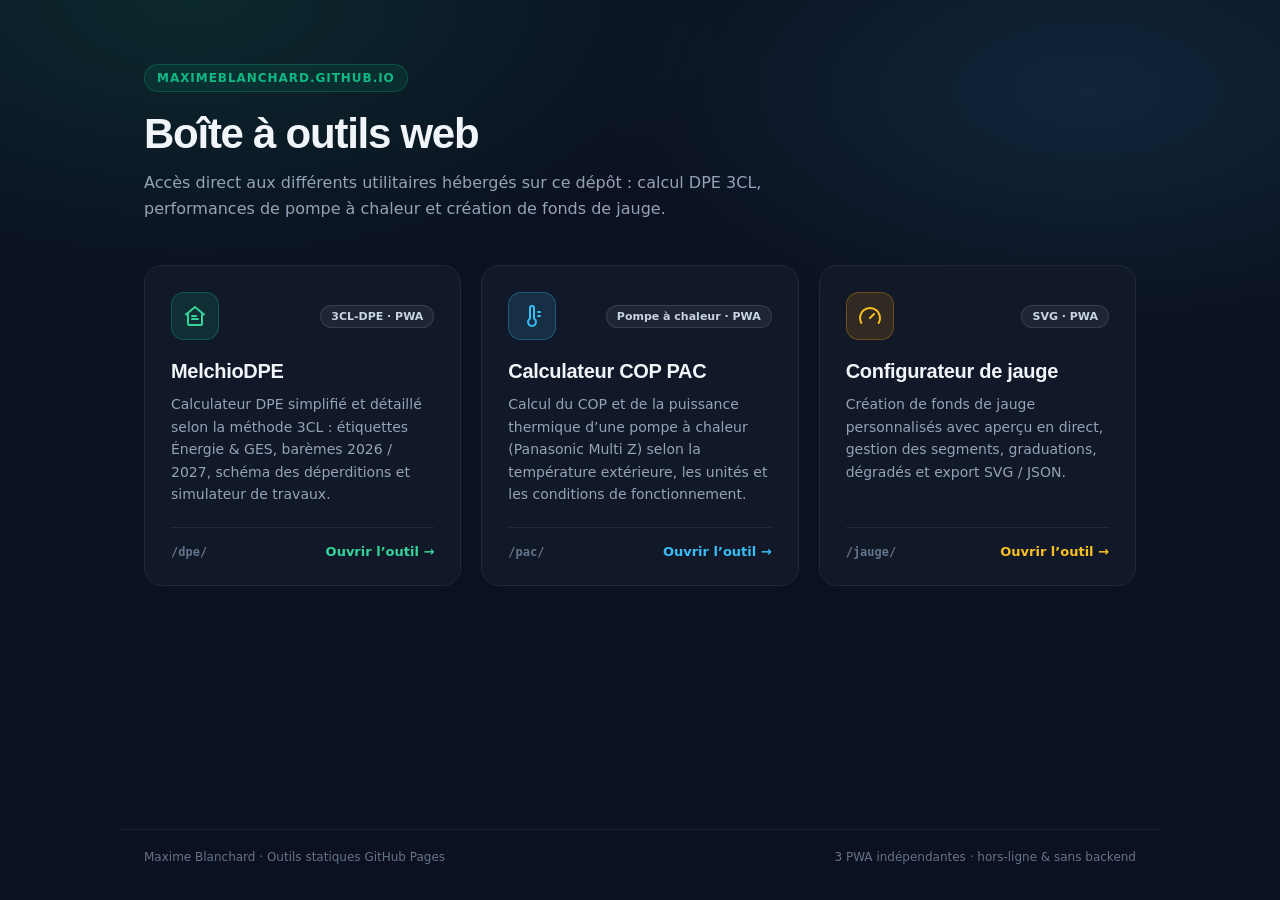
==== commit acc39ebd: "Portail accueil + 3 PWA securisees (/dpe, /pac, /jauge)" ====
--- a/index.html
+++ b/index.html
@@ -1,1179 +1,318 @@
 <!DOCTYPE html>
 <html lang="fr">
 <head>
-<meta charset="UTF-8">
-<meta name="viewport" content="width=device-width, initial-scale=1">
-<meta name="theme-color" content="#0f0f11">
-<title>Gauge Configurator</title>
-<link rel="manifest" href="./manifest.webmanifest">
-<link rel="icon" href="./app-icon.svg" type="image/svg+xml">
-<link href="https://fonts.googleapis.com/css2?family=DM+Mono:wght@400;500&family=DM+Sans:wght@300;400;500&display=swap" rel="stylesheet">
-<style>
-  *, *::before, *::after { box-sizing: border-box; margin: 0; padding: 0; }
-
-  :root {
-    --bg: #0f0f11;
-    --panel: #17171a;
-    --border: #2a2a30;
-    --accent: #4ade80;
-    --accent2: #f97316;
-    --text: #e8e8ea;
-    --muted: #6b6b75;
-    --input-bg: #1e1e24;
-    --radius: 8px;
-  }
-
-  body {
-    font-family: 'DM Sans', sans-serif;
-    background: var(--bg);
-    color: var(--text);
-    height: 100vh;
-    overflow: hidden;
-    display: grid;
-    grid-template-columns: 360px 1fr;
-    grid-template-rows: 56px 1fr;
-  }
-
-  header {
-    grid-column: 1 / -1;
-    border-bottom: 1px solid var(--border);
-    display: flex;
-    align-items: center;
-    padding: 0 24px;
-    gap: 12px;
-  }
-  header h1 {
-    font-family: 'DM Mono', monospace;
-    font-size: 14px;
-    font-weight: 500;
-    letter-spacing: .08em;
-    color: var(--accent);
-  }
-  header span {
-    font-size: 12px;
-    color: var(--muted);
-    font-family: 'DM Mono', monospace;
-  }
-
-  aside {
-    grid-column: 1;
-    grid-row: 2;
-    border-right: 1px solid var(--border);
-    overflow-y: auto;
-    padding: 20px 16px;
-    display: flex;
-    flex-direction: column;
-    gap: 6px;
-  }
-
-  .section-title {
-    font-family: 'DM Mono', monospace;
-    font-size: 10px;
-    letter-spacing: .12em;
-    color: var(--muted);
-    text-transform: uppercase;
-    padding: 12px 4px 6px;
-    border-top: 1px solid var(--border);
-    margin-top: 6px;
-  }
-  .section-title:first-child { border-top: none; margin-top: 0; padding-top: 0; }
-
-  .row {
-    display: flex;
-    align-items: center;
-    justify-content: space-between;
-    gap: 8px;
-    padding: 4px 0;
-  }
-  .row label {
-    font-size: 13px;
-    color: var(--text);
-    flex-shrink: 0;
-    min-width: 100px;
-  }
-
-  input[type=range] {
-    flex: 1;
-    accent-color: var(--accent);
-    height: 4px;
-    cursor: pointer;
-  }
-  .val {
-    font-family: 'DM Mono', monospace;
-    font-size: 12px;
-    color: var(--accent);
-    min-width: 36px;
-    text-align: right;
-  }
-
-  input[type=color] {
-    width: 32px;
-    height: 24px;
-    border: 1px solid var(--border);
-    border-radius: 4px;
-    background: none;
-    cursor: pointer;
-    padding: 1px;
-  }
-
-  input[type=text], input[type=number], select {
-    background: var(--input-bg);
-    border: 1px solid var(--border);
-    border-radius: var(--radius);
-    color: var(--text);
-    font-family: 'DM Mono', monospace;
-    font-size: 12px;
-    padding: 5px 8px;
-    width: 100%;
-  }
-  input[type=number] { width: 70px; }
-
-  input[type=checkbox] {
-    accent-color: var(--accent);
-    width: 15px;
-    height: 15px;
-    cursor: pointer;
-  }
-
-  .seg-grid {
-    display: grid;
-    grid-template-columns: repeat(6, 1fr);
-    gap: 4px;
-    padding: 6px 0;
-  }
-  .seg-grid input[type=color] {
-    width: 100%;
-    height: 28px;
-  }
-  .seg-grid input[type=color].selected {
-    box-shadow: 0 0 0 2px var(--accent2);
-  }
-
-  .helper {
-    color: var(--muted);
-    font-size: 11px;
-    line-height: 1.4;
-    padding: 2px 4px 6px;
-  }
-
-  .ticks-table {
-    width: 100%;
-    border-collapse: collapse;
-    font-family: 'DM Mono', monospace;
-    font-size: 11px;
-  }
-  .ticks-table th {
-    color: var(--muted);
-    text-align: left;
-    padding: 4px 4px;
-    border-bottom: 1px solid var(--border);
-  }
-  .ticks-table td { padding: 2px 2px; }
-  .ticks-table input[type=number] {
-    width: 60px;
-    padding: 3px 5px;
-  }
-  .ticks-table input[type=text] {
-    width: 64px;
-    padding: 3px 5px;
-  }
-  .ticks-table button {
-    background: none;
-    border: 1px solid var(--border);
-    color: var(--muted);
-    border-radius: 4px;
-    cursor: pointer;
-    padding: 2px 6px;
-    font-size: 11px;
-  }
-  .ticks-table button:hover { color: #ef4444; border-color: #ef4444; }
-
-  #btn-add-tick {
-    background: none;
-    border: 1px dashed var(--border);
-    border-radius: var(--radius);
-    color: var(--muted);
-    font-size: 12px;
-    padding: 6px;
-    width: 100%;
-    cursor: pointer;
-    margin-top: 4px;
-    transition: color .15s, border-color .15s;
-  }
-  #btn-add-tick:hover { color: var(--accent); border-color: var(--accent); }
-
-  #btn-export-svg,
-  #btn-export-json,
-  #btn-import-json,
-  #btn-apply-segment-stops,
-  #btn-apply-segment-range,
-  #btn-segment-solid {
-    background: none;
-    border: 1px solid var(--accent);
-    border-radius: var(--radius);
-    color: var(--accent);
-    font-size: 12px;
-    padding: 8px;
-    width: 100%;
-    cursor: pointer;
-    margin-top: 8px;
-    transition: color .15s, border-color .15s, background-color .15s;
-  }
-  #btn-export-svg:hover,
-  #btn-export-json:hover,
-  #btn-import-json:hover,
-  #btn-apply-segment-stops:hover,
-  #btn-apply-segment-range:hover,
-  #btn-segment-solid:hover {
-    background: rgba(74, 222, 128, .08);
-  }
-
-  main {
-    grid-column: 2;
-    grid-row: 2;
-    display: flex;
-    align-items: flex-start;
-    justify-content: center;
-    overflow-y: auto;
-    padding: 20px 32px 32px;
-  }
-  #gauge-wrap {
-    width: 100%;
-    max-width: 680px;
-    position: sticky;
-    top: 0;
-  }
-  #gauge-wrap svg {
-    width: 100%;
-    display: block;
-    overflow: visible;
-  }
-
-  @media (max-width: 960px) {
+  <meta charset="UTF-8" />
+  <meta name="viewport" content="width=device-width, initial-scale=1.0" />
+  <meta
+    http-equiv="Content-Security-Policy"
+    content="default-src 'self'; script-src 'self'; style-src 'self' 'unsafe-inline' https://fonts.googleapis.com; font-src 'self' https://fonts.gstatic.com; img-src 'self' data:; connect-src 'self'; object-src 'none'; base-uri 'self';"
+  />
+  <meta name="referrer" content="no-referrer" />
+  <meta name="theme-color" content="#0f172a" />
+  <title>Outils Web — Maxime Blanchard</title>
+  <link rel="preconnect" href="https://fonts.googleapis.com" />
+  <link rel="preconnect" href="https://fonts.gstatic.com" crossorigin />
+  <link
+    href="https://fonts.googleapis.com/css2?family=Inter:wght@400;500;600;700&family=Plus+Jakarta+Sans:wght@700;800&display=swap"
+    rel="stylesheet"
+  />
+  <style>
+    *, *::before, *::after {
+      box-sizing: border-box;
+      margin: 0;
+      padding: 0;
+    }
+
+    :root {
+      --bg: #0b1120;
+      --bg-glow-1: rgba(16, 185, 129, 0.14);
+      --bg-glow-2: rgba(56, 189, 248, 0.12);
+      --surface: #111827;
+      --surface-hover: #162033;
+      --border: #1e293b;
+      --border-hover: #334155;
+      --text: #f1f5f9;
+      --muted: #94a3b8;
+      --emerald: #10b981;
+      --sky: #38bdf8;
+      --amber: #f59e0b;
+    }
+
     body {
-      grid-template-columns: 1fr;
-      grid-template-rows: 56px minmax(240px, 38vh) 1fr;
-    }
-
-    aside {
-      grid-column: 1;
-      grid-row: 3;
-      border-right: none;
-      border-top: 1px solid var(--border);
-      padding: 16px 14px 28px;
+      font-family: 'Inter', system-ui, -apple-system, sans-serif;
+      background-color: var(--bg);
+      background-image:
+        radial-gradient(ellipse 60% 45% at 15% 0%, var(--bg-glow-1), transparent 70%),
+        radial-gradient(ellipse 55% 40% at 85% 10%, var(--bg-glow-2), transparent 70%);
+      color: var(--text);
+      min-height: 100vh;
+      display: flex;
+      flex-direction: column;
+      -webkit-font-smoothing: antialiased;
     }
 
     main {
-      grid-column: 1;
-      grid-row: 2;
-      padding: 12px 12px 16px;
-      border-bottom: 1px solid var(--border);
-      background:
-        radial-gradient(circle at 50% 0%, rgba(74, 222, 128, .10), transparent 55%),
-        linear-gradient(180deg, rgba(255, 255, 255, .02), rgba(255, 255, 255, 0));
-    }
-
-    #gauge-wrap {
-      max-width: none;
-      top: 0;
-    }
-  }
-</style>
-
-
-<!-- Matomo -->
-<script>
-  var _paq = window._paq = window._paq || [];
-  /* tracker methods like "setCustomDimension" should be called before "trackPageView" */
-  _paq.push(['trackPageView']);
-  _paq.push(['enableLinkTracking']);
-  (function() {
-    var u="https://maximeblanchard.matomo.cloud/";
-    _paq.push(['setTrackerUrl', u+'matomo.php']);
-    _paq.push(['setSiteId', '1']);
-    var d=document, g=d.createElement('script'), s=d.getElementsByTagName('script')[0];
-    g.async=true; g.src='https://cdn.matomo.cloud/maximeblanchard.matomo.cloud/matomo.js'; s.parentNode.insertBefore(g,s);
-  })();
-</script>
-<!-- End Matomo Code -->
-
-
+      width: 100%;
+      max-width: 1040px;
+      margin: 0 auto;
+      padding: 64px 24px 48px;
+      flex: 1;
+    }
+
+    .eyebrow {
+      display: inline-flex;
+      align-items: center;
+      gap: 8px;
+      font-size: 12px;
+      font-weight: 600;
+      letter-spacing: 0.08em;
+      text-transform: uppercase;
+      color: var(--emerald);
+      background: rgba(16, 185, 129, 0.1);
+      border: 1px solid rgba(16, 185, 129, 0.25);
+      padding: 6px 12px;
+      border-radius: 999px;
+      margin-bottom: 18px;
+    }
+
+    h1 {
+      font-family: 'Plus Jakarta Sans', 'Inter', sans-serif;
+      font-size: clamp(28px, 4.5vw, 42px);
+      font-weight: 800;
+      letter-spacing: -0.03em;
+      line-height: 1.15;
+      margin-bottom: 12px;
+    }
+
+    .subtitle {
+      font-size: 16px;
+      color: var(--muted);
+      max-width: 620px;
+      line-height: 1.6;
+      margin-bottom: 44px;
+    }
+
+    .grid {
+      display: grid;
+      grid-template-columns: repeat(auto-fit, minmax(290px, 1fr));
+      gap: 20px;
+    }
+
+    .card {
+      position: relative;
+      display: flex;
+      flex-direction: column;
+      text-decoration: none;
+      color: inherit;
+      background: var(--surface);
+      border: 1px solid var(--border);
+      border-radius: 18px;
+      padding: 26px;
+      transition: transform 0.18s ease, border-color 0.18s ease, background-color 0.18s ease, box-shadow 0.18s ease;
+    }
+
+    .card:hover {
+      transform: translateY(-4px);
+      background: var(--surface-hover);
+      border-color: var(--border-hover);
+      box-shadow: 0 18px 40px -16px rgba(0, 0, 0, 0.55);
+    }
+
+    .card:focus-visible {
+      outline: 2px solid var(--emerald);
+      outline-offset: 3px;
+    }
+
+    .card-top {
+      display: flex;
+      align-items: center;
+      justify-content: space-between;
+      margin-bottom: 20px;
+    }
+
+    .icon-box {
+      width: 48px;
+      height: 48px;
+      border-radius: 13px;
+      display: flex;
+      align-items: center;
+      justify-content: center;
+    }
+
+    .icon-dpe {
+      background: rgba(16, 185, 129, 0.14);
+      border: 1px solid rgba(16, 185, 129, 0.3);
+      color: #34d399;
+    }
+
+    .icon-pac {
+      background: rgba(56, 189, 248, 0.14);
+      border: 1px solid rgba(56, 189, 248, 0.3);
+      color: #38bdf8;
+    }
+
+    .icon-jauge {
+      background: rgba(245, 158, 11, 0.14);
+      border: 1px solid rgba(245, 158, 11, 0.3);
+      color: #fbbf24;
+    }
+
+    .tag {
+      font-size: 11px;
+      font-weight: 600;
+      padding: 4px 10px;
+      border-radius: 999px;
+      background: rgba(148, 163, 184, 0.1);
+      border: 1px solid rgba(148, 163, 184, 0.18);
+      color: #cbd5e1;
+    }
+
+    .card h2 {
+      font-family: 'Plus Jakarta Sans', 'Inter', sans-serif;
+      font-size: 20px;
+      font-weight: 700;
+      letter-spacing: -0.015em;
+      margin-bottom: 10px;
+    }
+
+    .card p {
+      font-size: 14px;
+      line-height: 1.6;
+      color: var(--muted);
+      flex: 1;
+      margin-bottom: 22px;
+    }
+
+    .card-footer {
+      display: flex;
+      align-items: center;
+      justify-content: space-between;
+      padding-top: 16px;
+      border-top: 1px solid rgba(148, 163, 184, 0.12);
+      font-size: 13px;
+      font-weight: 600;
+    }
+
+    .card-dpe .cta { color: #34d399; }
+    .card-pac .cta { color: #38bdf8; }
+    .card-jauge .cta { color: #fbbf24; }
+
+    .path {
+      font-family: ui-monospace, SFMono-Regular, Menlo, Monaco, Consolas, monospace;
+      font-size: 12px;
+      color: #64748b;
+    }
+
+    .arrow {
+      display: inline-block;
+      transition: transform 0.18s ease;
+    }
+
+    .card:hover .arrow {
+      transform: translateX(4px);
+    }
+
+    footer {
+      width: 100%;
+      max-width: 1040px;
+      margin: 0 auto;
+      padding: 20px 24px 36px;
+      border-top: 1px solid rgba(148, 163, 184, 0.1);
+      display: flex;
+      flex-wrap: wrap;
+      justify-content: space-between;
+      gap: 12px;
+      font-size: 12px;
+      color: #64748b;
+    }
+  </style>
 </head>
 <body>
-
-<header>
-  <h1>GAUGE CONFIGURATOR</h1>
-  <span>- live preview</span>
-</header>
-
-<aside id="panel">
-  <div class="section-title">Couleurs des segments</div>
-  <div class="seg-grid" id="seg-colors"></div>
-  <div class="row">
-    <label>Segment cible</label>
-    <select id="segment-editor-index" style="width:160px"></select>
-  </div>
-  <div class="row">
-    <label>Plage segments</label>
-    <select id="segment-range-start" style="width:74px"></select>
-    <select id="segment-range-end" style="width:74px"></select>
-  </div>
-  <div class="row">
-    <label>Stops</label>
-    <input type="text" id="segment-stops" placeholder="#1c7d34, #facc15, #aa1f1f">
-  </div>
-  <div class="helper">Une couleur = plein. Deux ou plus = degrade. "Appliquer au segment" modifie seulement le segment cible. "Appliquer sur plage" repartit le degrade du premier au dernier segment.</div>
-  <button id="btn-apply-segment-stops">Appliquer au segment</button>
-  <button id="btn-apply-segment-range">Appliquer sur plage</button>
-  <button id="btn-segment-solid">Couleur simple</button>
-
-  <div class="section-title">Graduations</div>
-  <table class="ticks-table">
-    <thead><tr><th>#</th><th>Valeur</th><th>Label</th><th></th></tr></thead>
-    <tbody id="ticks-body"></tbody>
-  </table>
-  <button id="btn-add-tick">+ Ajouter une graduation</button>
-
-  <div class="section-title">Texte des labels</div>
-  <div class="row">
-    <label>Police</label>
-    <select id="font-family" style="width:160px">
-      <option value="Arial Black, Arial, sans-serif">Arial Black</option>
-      <option value="'Courier New', monospace">Courier New</option>
-      <option value="Georgia, serif">Georgia</option>
-      <option value="Impact, sans-serif">Impact</option>
-      <option value="'DM Mono', monospace">DM Mono</option>
-      <option value="'DM Sans', sans-serif">DM Sans</option>
-    </select>
-  </div>
-  <div class="row">
-    <label>Taille</label>
-    <input type="range" id="font-size" min="8" max="28" value="15">
-    <span class="val" id="font-size-val">15</span>
-  </div>
-  <div class="row">
-    <label>Graisse</label>
-    <select id="font-weight" style="width:160px">
-      <option value="400">400 - Normal</option>
-      <option value="700">700 - Bold</option>
-      <option value="900" selected>900 - Black</option>
-    </select>
-  </div>
-  <div class="row">
-    <label>Couleur</label>
-    <input type="color" id="label-color" value="#111111">
-  </div>
-  <div class="row">
-    <label>Orientation</label>
-    <select id="label-orient" style="width:160px">
-      <option value="radial" selected>Aligné à la graduation</option>
-      <option value="horizontal">Horizontal</option>
-    </select>
-  </div>
-
-  <div class="section-title">Géométrie</div>
-  <div class="row">
-    <label>Écart ext.</label>
-    <input type="range" id="label-gap" min="0" max="30" value="8">
-    <span class="val" id="label-gap-val">8</span>
-  </div>
-  <div class="row">
-    <label>Écart int.</label>
-    <input type="range" id="label-gap-inner" min="0" max="40" value="14">
-    <span class="val" id="label-gap-inner-val">14</span>
-  </div>
-  <div class="row">
-    <label>Queue tick</label>
-    <input type="range" id="label-tail" min="0" max="60" value="20">
-    <span class="val" id="label-tail-val">20</span>
-  </div>
-  <div class="row">
-    <label>Queue côté centre</label>
-    <input type="checkbox" id="inner-tick" checked>
-  </div>
-  <div class="row">
-    <label>Angle debut</label>
-    <input type="range" id="start-angle" min="0" max="180" value="180">
-    <span class="val" id="start-angle-val">180</span>
-  </div>
-  <div class="row">
-    <label>Angle fin</label>
-    <input type="range" id="end-angle" min="0" max="180" value="0">
-    <span class="val" id="end-angle-val">0</span>
-  </div>
-  <div class="row">
-    <label>Demi-cercle</label>
-    <input type="range" id="bottom-circle-radius" min="0" max="120" value="0">
-    <span class="val" id="bottom-circle-radius-val">0</span>
-  </div>
-  <div class="row">
-    <label>Couleur bas</label>
-    <input type="color" id="bottom-circle-color" value="#d8d8d8">
-  </div>
-  <div class="row">
-    <label>Ligne base</label>
-    <input type="checkbox" id="show-base-line">
-  </div>
-  <button id="btn-export-svg">Exporter SVG</button>
-  <button id="btn-export-json">Sauver JSON</button>
-  <button id="btn-import-json">Importer JSON</button>
-  <input type="file" id="import-json-input" accept=".json,application/json" hidden>
-</aside>
-
-<main>
-  <div id="gauge-wrap">
-
-    <svg id="gauge" viewBox="0 0 700 410" xmlns="http://www.w3.org/2000/svg"></svg>
-  </div>
-</main>
-
-<script>
-const state = {
-  ticks: [
-    { val: 0 }, { val: 50 }, { val: 120 }, { val: 250 }, { val: 450 },
-    { val: 650 }, { val: 900 }, { val: 1150 }, { val: 1500 }, { val: 1850 },
-    { val: 2200 }, { val: 2600 }, { val: 3000 }, { val: 3500 }, { val: 4000 },
-    { val: 4500 }, { val: 5000 }, { val: 6000 }, { val: 9000 },
-  ],
-  segStyles: [
-    { colors: ['#1c7d34'] }, { colors: ['#1c7d34'] }, { colors: ['#1c7d34'] },
-    { colors: ['#1c7d34'] }, { colors: ['#1c7d34'] }, { colors: ['#1c7d34'] },
-    { colors: ['#1c7d34'] }, { colors: ['#1c7d34'] }, { colors: ['#1c7d34'] },
-    { colors: ['#1c7d34'] }, { colors: ['#1c7d34'] }, { colors: ['#1c7d34'] },
-    { colors: ['#1c7d34'] }, { colors: ['#1c7d34'] }, { colors: ['#1c7d34'] },
-    { colors: ['#1c7d34'] }, { colors: ['#aa1f1f'] }, { colors: ['#aa1f1f'] },
-  ],
-  fontFamily: 'Arial Black, Arial, sans-serif',
-  fontSize: 15,
-  fontWeight: '900',
-  labelColor: '#111111',
-  labelOrient: 'radial',
-  labelGap: 8,
-  labelGapInner: 14,
-  labelTail: 20,
-  startAngle: 180,
-  endAngle: 0,
-  bottomCircleRadius: 0,
-  bottomCircleColor: '#d8d8d8',
-  selectedSegmentIndex: 0,
-  rangeStartIndex: 0,
-  rangeEndIndex: 0,
-  showBaseLine: false,
-  innerTick: true,
-};
-
-const defaultStateSnapshot = JSON.parse(JSON.stringify(state));
-const STORAGE_KEY = 'gauge-configurator-state-v1';
-
-const svg = document.getElementById('gauge');
-const NS = 'http://www.w3.org/2000/svg';
-const CX = 350;
-const CY = 350;
-const R_BAND_OUT = 310;
-const R_BAND_IN = 268;
-const R_FACE = 266;
-const R_TICK_OUT = 310;
-const R_TICK_END = 250;
-
-function toRad(d) { return d * Math.PI / 180; }
-function pt(r, a) { return { x: CX + r * Math.cos(a), y: CY - r * Math.sin(a) }; }
-function iToRad(i, n) {
-  return toRad(state.startAngle + i * ((state.endAngle - state.startAngle) / (n - 1)));
-}
-
-function elSVG(tag, attrs, text) {
-  const e = document.createElementNS(NS, tag);
-  for (const [k, v] of Object.entries(attrs)) e.setAttribute(k, v);
-  if (text !== undefined) e.textContent = text;
-  return e;
-}
-
-function arcPath(rOut, rIn, startRad, endRad) {
-  const s1 = pt(rOut, startRad);
-  const e1 = pt(rOut, endRad);
-  const s2 = pt(rIn, endRad);
-  const e2 = pt(rIn, startRad);
-  const large = Math.abs(endRad - startRad) > Math.PI ? 1 : 0;
-  const outerSweep = startRad > endRad ? 1 : 0;
-  const innerSweep = outerSweep ? 0 : 1;
-  return `M ${s1.x} ${s1.y} A ${rOut} ${rOut} 0 ${large} ${outerSweep} ${e1.x} ${e1.y} L ${s2.x} ${s2.y} A ${rIn} ${rIn} 0 ${large} ${innerSweep} ${e2.x} ${e2.y} Z`;
-}
-
-function flatBottomArcPath(radius, startRad, endRad, bottomY) {
-  const s = pt(radius, startRad);
-  const e = pt(radius, endRad);
-  const large = Math.abs(endRad - startRad) > Math.PI ? 1 : 0;
-  const sweep = startRad > endRad ? 1 : 0;
-  return `M ${s.x} ${s.y} A ${radius} ${radius} 0 ${large} ${sweep} ${e.x} ${e.y} L ${e.x} ${bottomY} L ${s.x} ${bottomY} Z`;
-}
-
-function bottomSemiCirclePath(cx, topY, radius) {
-  const leftX = cx - radius;
-  const rightX = cx + radius;
-  return `M ${leftX} ${topY} A ${radius} ${radius} 0 0 1 ${rightX} ${topY} L ${leftX} ${topY} Z`;
-}
-
-function normalizeColorValue(color, fallback = '#1c7d34') {
-  return /^#([0-9a-f]{3}|[0-9a-f]{6})$/i.test(String(color || '').trim()) ? String(color).trim() : fallback;
-}
-
-function normalizeSegmentStyle(style, fallback = '#1c7d34') {
-  if (typeof style === 'string') return { colors: [normalizeColorValue(style, fallback)] };
-  if (Array.isArray(style)) return { colors: normalizeStopList(style, fallback) };
-  if (style && Array.isArray(style.colors)) return { colors: normalizeStopList(style.colors, fallback) };
-  return { colors: [fallback] };
-}
-
-function normalizeStopList(colors, fallback = '#1c7d34') {
-  const normalized = (colors || []).map((color) => normalizeColorValue(color, fallback)).filter(Boolean);
-  return normalized.length ? normalized : [fallback];
-}
-
-function ensureSegmentStyles() {
-  const targetLength = Math.max(0, state.ticks.length - 1);
-  if (!Array.isArray(state.segStyles)) state.segStyles = [];
-  while (state.segStyles.length < targetLength) state.segStyles.push({ colors: ['#1c7d34'] });
-  while (state.segStyles.length > targetLength) state.segStyles.pop();
-  state.segStyles = state.segStyles.map((style, index) => normalizeSegmentStyle(style, index >= targetLength - 2 ? '#aa1f1f' : '#1c7d34'));
-  state.selectedSegmentIndex = Math.min(Math.max(0, state.selectedSegmentIndex || 0), Math.max(0, targetLength - 1));
-  state.rangeStartIndex = Math.min(Math.max(0, state.rangeStartIndex || 0), Math.max(0, targetLength - 1));
-  state.rangeEndIndex = Math.min(Math.max(0, state.rangeEndIndex || 0), Math.max(0, targetLength - 1));
-}
-
-function parseStopInput(value, fallback = '#1c7d34') {
-  return normalizeStopList(String(value || '').split(',').map((part) => part.trim()).filter(Boolean), fallback);
-}
-
-function buildSegmentEditorOptions() {
-  const select = document.getElementById('segment-editor-index');
-  const rangeStart = document.getElementById('segment-range-start');
-  const rangeEnd = document.getElementById('segment-range-end');
-  const previous = state.selectedSegmentIndex;
-  const previousRangeStart = state.rangeStartIndex;
-  const previousRangeEnd = state.rangeEndIndex;
-  select.innerHTML = '';
-  rangeStart.innerHTML = '';
-  rangeEnd.innerHTML = '';
-  state.segStyles.forEach((_, index) => {
-    const option = document.createElement('option');
-    option.value = index;
-    option.textContent = `Segment ${index + 1}`;
-    select.appendChild(option);
-
-    const optionStart = document.createElement('option');
-    optionStart.value = index;
-    optionStart.textContent = String(index + 1);
-    rangeStart.appendChild(optionStart);
-
-    const optionEnd = document.createElement('option');
-    optionEnd.value = index;
-    optionEnd.textContent = String(index + 1);
-    rangeEnd.appendChild(optionEnd);
-  });
-  if (state.segStyles.length) {
-    select.value = String(Math.min(previous, state.segStyles.length - 1));
-    rangeStart.value = String(Math.min(previousRangeStart, state.segStyles.length - 1));
-    rangeEnd.value = String(Math.min(previousRangeEnd, state.segStyles.length - 1));
-  }
-}
-
-function syncSegmentEditor() {
-  ensureSegmentStyles();
-  const select = document.getElementById('segment-editor-index');
-  const input = document.getElementById('segment-stops');
-  if (!state.segStyles.length) {
-    select.innerHTML = '';
-    input.value = '';
-    return;
-  }
-  state.selectedSegmentIndex = Math.min(state.selectedSegmentIndex, state.segStyles.length - 1);
-  select.value = String(state.selectedSegmentIndex);
-  document.getElementById('segment-range-start').value = String(state.rangeStartIndex);
-  document.getElementById('segment-range-end').value = String(state.rangeEndIndex);
-  input.value = state.segStyles[state.selectedSegmentIndex].colors.join(', ');
-}
-
-function updateSegmentEditorSelection(index) {
-  state.selectedSegmentIndex = Math.min(Math.max(0, index), Math.max(0, state.segStyles.length - 1));
-  syncSegmentEditor();
-  buildSegColors();
-}
-
-function getSegmentFill(i, a1, a2, defs) {
-  const style = normalizeSegmentStyle(state.segStyles[i], '#1c7d34');
-  if (style.colors.length === 1) return style.colors[0];
-
-  const gradientId = `seg-gradient-${i}`;
-  const start = pt(R_BAND_OUT, a1);
-  const end = pt(R_BAND_OUT, a2);
-  const gradient = elSVG('linearGradient', {
-    id: gradientId,
-    gradientUnits: 'userSpaceOnUse',
-    x1: start.x,
-    y1: start.y,
-    x2: end.x,
-    y2: end.y
-  });
-
-  style.colors.forEach((color, index) => {
-    gradient.appendChild(elSVG('stop', {
-      offset: `${(index / (style.colors.length - 1)) * 100}%`,
-      'stop-color': color
-    }));
-  });
-
-  defs.appendChild(gradient);
-  return `url(#${gradientId})`;
-}
-
-function hexToRgb(hex) {
-  const normalized = normalizeColorValue(hex).slice(1);
-  const full = normalized.length === 3 ? normalized.split('').map((c) => c + c).join('') : normalized;
-  return {
-    r: parseInt(full.slice(0, 2), 16),
-    g: parseInt(full.slice(2, 4), 16),
-    b: parseInt(full.slice(4, 6), 16)
-  };
-}
-
-function rgbToHex(rgb) {
-  return '#' + ['r', 'g', 'b'].map((key) => {
-    const value = Math.max(0, Math.min(255, Math.round(rgb[key])));
-    return value.toString(16).padStart(2, '0');
-  }).join('');
-}
-
-function interpolateHexColor(startColor, endColor, t) {
-  const a = hexToRgb(startColor);
-  const b = hexToRgb(endColor);
-  return rgbToHex({
-    r: a.r + (b.r - a.r) * t,
-    g: a.g + (b.g - a.g) * t,
-    b: a.b + (b.b - a.b) * t
-  });
-}
-
-function sampleGradientStops(colors, t) {
-  const stops = normalizeStopList(colors);
-  if (stops.length === 1) return stops[0];
-  if (t <= 0) return stops[0];
-  if (t >= 1) return stops[stops.length - 1];
-
-  const scaled = t * (stops.length - 1);
-  const index = Math.floor(scaled);
-  const localT = scaled - index;
-  return interpolateHexColor(stops[index], stops[index + 1], localT);
-}
-
-function syncControlsFromState() {
-  const rangeIds = [
-    ['font-size', state.fontSize],
-    ['start-angle', state.startAngle],
-    ['end-angle', state.endAngle],
-    ['label-gap', state.labelGap],
-    ['label-gap-inner', state.labelGapInner],
-    ['label-tail', state.labelTail],
-    ['bottom-circle-radius', state.bottomCircleRadius],
-  ];
-
-  rangeIds.forEach(([id, value]) => {
-    const input = document.getElementById(id);
-    const output = document.getElementById(id + '-val');
-    if (input) input.value = value;
-    if (output) output.textContent = value;
-  });
-
-  document.getElementById('font-family').value = state.fontFamily;
-  document.getElementById('font-weight').value = state.fontWeight;
-  document.getElementById('label-orient').value = state.labelOrient;
-  document.getElementById('label-color').value = state.labelColor;
-  document.getElementById('bottom-circle-color').value = state.bottomCircleColor;
-  document.getElementById('inner-tick').checked = state.innerTick;
-  document.getElementById('show-base-line').checked = state.showBaseLine;
-}
-
-function normalizeImportedState(raw) {
-  const next = JSON.parse(JSON.stringify(defaultStateSnapshot));
-  const source = raw && typeof raw === 'object' ? raw : {};
-  next.ticks = Array.isArray(source.ticks) && source.ticks.length >= 2 ? source.ticks.map((tick) => ({
-    val: Number(tick.val ?? 0),
-    label: tick.label === undefined || tick.label === '' ? undefined : String(tick.label)
-  })) : next.ticks;
-
-  next.segStyles = source.segStyles || source.segColors || next.segStyles;
-  next.selectedSegmentIndex = Number(source.selectedSegmentIndex ?? 0);
-  next.rangeStartIndex = Number(source.rangeStartIndex ?? next.rangeStartIndex);
-  next.rangeEndIndex = Number(source.rangeEndIndex ?? next.rangeEndIndex);
-  next.fontSize = Number(source.fontSize ?? next.fontSize);
-  next.labelGap = Number(source.labelGap ?? next.labelGap);
-  next.labelGapInner = Number(source.labelGapInner ?? next.labelGapInner);
-  next.labelTail = Number(source.labelTail ?? next.labelTail);
-  next.startAngle = Number(source.startAngle ?? next.startAngle);
-  next.endAngle = Number(source.endAngle ?? next.endAngle);
-  next.bottomCircleRadius = Number(source.bottomCircleRadius ?? next.bottomCircleRadius);
-  next.fontWeight = String(source.fontWeight ?? next.fontWeight);
-  next.fontFamily = String(source.fontFamily ?? next.fontFamily);
-  next.labelColor = normalizeColorValue(source.labelColor ?? next.labelColor, next.labelColor);
-  next.bottomCircleColor = normalizeColorValue(source.bottomCircleColor ?? next.bottomCircleColor, next.bottomCircleColor);
-  next.innerTick = Boolean(source.innerTick ?? next.innerTick);
-  next.showBaseLine = Boolean(source.showBaseLine ?? next.showBaseLine);
-
-  return next;
-}
-
-function applyImportedState(raw) {
-  const normalized = normalizeImportedState(raw);
-  Object.keys(state).forEach((key) => delete state[key]);
-  Object.assign(state, normalized);
-  ensureSegmentStyles();
-  syncControlsFromState();
-  buildTicksTable();
-  buildSegColors();
-  buildSegmentEditorOptions();
-  syncSegmentEditor();
-  render();
-}
-
-function saveStateToStorage() {
-  try {
-    localStorage.setItem(STORAGE_KEY, JSON.stringify({
-      version: 1,
-      ...state
-    }));
-  } catch (error) {
-    // Ignore storage failures so the live preview keeps working.
-  }
-}
-
-function loadStateFromStorage() {
-  try {
-    const raw = localStorage.getItem(STORAGE_KEY);
-    if (!raw) return false;
-    applyImportedState(JSON.parse(raw));
-    return true;
-  } catch (error) {
-    return false;
-  }
-}
-
-function registerServiceWorker() {
-  if (!('serviceWorker' in navigator)) return;
-  const isServed = location.protocol === 'https:' || location.hostname === 'localhost' || location.hostname === '127.0.0.1';
-  if (!isServed) {
-    console.info('Service worker indisponible hors http(s)/localhost.');
-    return;
-  }
-
-  navigator.serviceWorker.register('./sw.js').catch((error) => {
-    console.warn('Echec enregistrement service worker:', error);
-  });
-}
-
-function render() {
-  while (svg.firstChild) svg.removeChild(svg.firstChild);
-
-  ensureSegmentStyles();
-  const n = state.ticks.length;
-  if (n < 2) return;
-  const startRad = toRad(state.startAngle);
-  const endRad = toRad(state.endAngle);
-  const faceBottomExt = Math.ceil(state.fontSize * 0.9) + 6;
-  const faceBottomY = CY + faceBottomExt;
-  const viewBoxHeight = Math.ceil(faceBottomY + 10);
-  svg.setAttribute('viewBox', `0 0 700 ${viewBoxHeight}`);
-
-  const scene = elSVG('g', {});
-  const defs = elSVG('defs', {});
-  svg.appendChild(scene);
-  scene.appendChild(defs);
-
-  scene.appendChild(elSVG('path', {
-    d: flatBottomArcPath(R_BAND_OUT, startRad, endRad, faceBottomY),
-    fill: '#d8d8d8'
-  }));
-
-  for (let i = 0; i < n - 1; i++) {
-    const a1 = iToRad(i, n);
-    const a2 = iToRad(i + 1, n);
-    scene.appendChild(elSVG('path', {
-      d: arcPath(R_BAND_OUT, R_BAND_IN, a1, a2),
-      fill: getSegmentFill(i, a1, a2, defs)
-    }));
-  }
-
-  scene.appendChild(elSVG('path', {
-    d: flatBottomArcPath(R_FACE, startRad, endRad, faceBottomY),
-    fill: '#d8d8d8'
-  }));
-
-  if (state.bottomCircleRadius > 0) {
-    scene.appendChild(elSVG('path', {
-      d: bottomSemiCirclePath(CX, faceBottomY, state.bottomCircleRadius),
-      fill: state.bottomCircleColor
-    }));
-  }
-
-  if (state.showBaseLine) {
-    scene.appendChild(elSVG('line', {
-      x1: CX - R_BAND_OUT,
-      y1: CY,
-      x2: CX + R_BAND_OUT,
-      y2: CY,
-      stroke: '#111',
-      'stroke-width': '1.8',
-      'stroke-linecap': 'round'
-    }));
-  }
-
-  const labelData = [];
-  for (let i = 0; i < n; i++) {
-    const label = state.ticks[i].label !== undefined ? String(state.ticks[i].label) : String(state.ticks[i].val);
-    const t = elSVG('text', {
-      x: 0,
-      y: 0,
-      'text-anchor': 'middle',
-      'dominant-baseline': 'middle',
-      'font-family': state.fontFamily,
-      'font-weight': state.fontWeight,
-      'font-size': state.fontSize,
-      fill: 'transparent',
-    }, label);
-    scene.appendChild(t);
-    labelData.push({ i, halfW: t.getComputedTextLength() / 2, el: t });
-  }
-
-  for (const { i, halfW, el: t } of labelData) {
-    const a = iToRad(i, n);
-    const aDeg = state.startAngle + i * ((state.endAngle - state.startAngle) / (n - 1));
-
-    const rLabel = R_TICK_END - state.labelGap - halfW;
-    const pos = pt(rLabel, a);
-
-    const rOuterEnd = rLabel + halfW + state.labelGap;
-    const p1 = pt(R_TICK_OUT, a);
-    const p2 = pt(rOuterEnd, a);
-    scene.appendChild(elSVG('line', {
-      x1: p1.x, y1: p1.y, x2: p2.x, y2: p2.y,
-      stroke: '#111', 'stroke-width': '1.8', 'stroke-linecap': 'round'
-    }));
-
-    if (state.innerTick) {
-      const rInnerEdge = rLabel - halfW;
-      const rInnerStart = rInnerEdge - state.labelGapInner;
-      const rInnerEnd = rInnerStart - state.labelTail;
-      const p3 = pt(rInnerStart, a);
-      const p4 = pt(rInnerEnd, a);
-      scene.appendChild(elSVG('line', {
-        x1: p3.x, y1: p3.y, x2: p4.x, y2: p4.y,
-        stroke: '#111', 'stroke-width': '1.8', 'stroke-linecap': 'round'
-      }));
-    }
-
-    let rotSVG;
-    if (state.labelOrient === 'horizontal') {
-      rotSVG = 0;
-    } else {
-      rotSVG = i <= (n - 1) / 2 ? 180 - aDeg : -aDeg;
-    }
-
-    t.setAttribute('x', pos.x);
-    t.setAttribute('y', pos.y);
-    t.setAttribute('fill', state.labelColor);
-    t.setAttribute('font-family', state.fontFamily);
-    t.setAttribute('font-weight', state.fontWeight);
-    t.setAttribute('font-size', state.fontSize);
-    t.setAttribute('transform', `rotate(${rotSVG}, ${pos.x}, ${pos.y})`);
-  }
-
-  saveStateToStorage();
-}
-
-function buildSegColors() {
-  const grid = document.getElementById('seg-colors');
-  grid.innerHTML = '';
-  const n = state.ticks.length - 1;
-  ensureSegmentStyles();
-  for (let i = 0; i < n; i++) {
-    const inp = document.createElement('input');
-    inp.type = 'color';
-    inp.className = i === state.selectedSegmentIndex ? 'selected' : '';
-    inp.value = state.segStyles[i].colors[0] || '#1c7d34';
-    inp.title = `Segment ${i + 1}`;
-    inp.addEventListener('click', () => {
-      updateSegmentEditorSelection(i);
-    });
-    inp.addEventListener('input', (e) => {
-      state.segStyles[i] = { colors: [e.target.value] };
-      state.selectedSegmentIndex = i;
-      syncSegmentEditor();
-      render();
-    });
-    grid.appendChild(inp);
-  }
-}
-
-function buildTicksTable() {
-  const tbody = document.getElementById('ticks-body');
-  tbody.innerHTML = '';
-  state.ticks.forEach((tick, i) => {
-    const tr = document.createElement('tr');
-
-    const tdI = document.createElement('td');
-    tdI.textContent = i;
-    tdI.style.cssText = 'color:var(--muted);font-family:DM Mono,monospace;font-size:11px;padding:2px 4px';
-    tr.appendChild(tdI);
-
-    const tdV = document.createElement('td');
-    const inpV = document.createElement('input');
-    inpV.type = 'number';
-    inpV.value = tick.val;
-    inpV.addEventListener('input', (e) => {
-      state.ticks[i].val = Number(e.target.value);
-      render();
-    });
-    tdV.appendChild(inpV);
-    tr.appendChild(tdV);
-
-    const tdL = document.createElement('td');
-    const inpL = document.createElement('input');
-    inpL.type = 'text';
-    inpL.placeholder = String(tick.val);
-    inpL.value = tick.label !== undefined ? tick.label : '';
-    inpL.addEventListener('input', (e) => {
-      state.ticks[i].label = e.target.value === '' ? undefined : e.target.value;
-      render();
-    });
-    tdL.appendChild(inpL);
-    tr.appendChild(tdL);
-
-    const tdD = document.createElement('td');
-    const btn = document.createElement('button');
-    btn.textContent = 'x';
-    btn.addEventListener('click', () => {
-      state.ticks.splice(i, 1);
-      state.segStyles.splice(Math.max(0, i - 1), 1);
-      buildTicksTable();
-      buildSegColors();
-      buildSegmentEditorOptions();
-      syncSegmentEditor();
-      render();
-    });
-    tdD.appendChild(btn);
-    tr.appendChild(tdD);
-
-    tbody.appendChild(tr);
-  });
-}
-
-document.getElementById('btn-add-tick').addEventListener('click', () => {
-  const last = state.ticks[state.ticks.length - 1];
-  state.ticks.push({ val: (last ? last.val + 1000 : 0) });
-  state.segStyles.push({ colors: ['#1c7d34'] });
-  buildTicksTable();
-  buildSegColors();
-  buildSegmentEditorOptions();
-  syncSegmentEditor();
-  render();
-});
-
-function bindRange(id, key) {
-  const inp = document.getElementById(id);
-  const out = document.getElementById(id + '-val');
-  inp.addEventListener('input', (e) => {
-    state[key] = Number(e.target.value);
-    if (out) out.textContent = e.target.value;
-    render();
-  });
-}
-
-function bindSelect(id, key) {
-  document.getElementById(id).addEventListener('change', (e) => {
-    state[key] = e.target.value;
-    render();
-  });
-}
-
-function bindColor(id, key) {
-  document.getElementById(id).addEventListener('input', (e) => {
-    state[key] = e.target.value;
-    render();
-  });
-}
-
-function exportCurrentSVG() {
-  const clone = svg.cloneNode(true);
-  const viewBox = svg.getAttribute('viewBox') || '0 0 700 400';
-  const parts = viewBox.split(/\s+/).map(Number);
-  const width = parts[2] || 700;
-  const height = parts[3] || 400;
-  clone.setAttribute('xmlns', 'http://www.w3.org/2000/svg');
-  clone.setAttribute('width', width);
-  clone.setAttribute('height', height);
-  clone.removeAttribute('style');
-
-  const source = '<?xml version="1.0" encoding="UTF-8"?>\n' + clone.outerHTML;
-  const blob = new Blob([source], { type: 'image/svg+xml;charset=utf-8' });
-  const url = URL.createObjectURL(blob);
-  const a = document.createElement('a');
-  a.href = url;
-  a.download = 'gauge-export.svg';
-  document.body.appendChild(a);
-  a.click();
-  a.remove();
-  URL.revokeObjectURL(url);
-}
-
-function exportCurrentJSON() {
-  const payload = JSON.stringify({
-    version: 1,
-    ...state
-  }, null, 2);
-  const blob = new Blob([payload], { type: 'application/json;charset=utf-8' });
-  const url = URL.createObjectURL(blob);
-  const a = document.createElement('a');
-  a.href = url;
-  a.download = 'gauge-config.json';
-  document.body.appendChild(a);
-  a.click();
-  a.remove();
-  URL.revokeObjectURL(url);
-}
-
-function importConfigFile(file) {
-  if (!file) return;
-  const reader = new FileReader();
-  reader.onload = () => {
-    try {
-      applyImportedState(JSON.parse(String(reader.result || '{}')));
-    } catch (error) {
-      alert('JSON invalide');
-    }
-  };
-  reader.readAsText(file);
-}
-
-function applySegmentStopsFromInput() {
-  ensureSegmentStyles();
-  if (!state.segStyles.length) return;
-  const input = document.getElementById('segment-stops');
-  const fallback = state.segStyles[state.selectedSegmentIndex]?.colors?.[0] || '#1c7d34';
-  state.segStyles[state.selectedSegmentIndex] = {
-    colors: parseStopInput(input.value, fallback)
-  };
-  buildSegColors();
-  syncSegmentEditor();
-  render();
-}
-
-function applyGradientAcrossRange() {
-  ensureSegmentStyles();
-  if (!state.segStyles.length) return;
-
-  const input = document.getElementById('segment-stops');
-  const fallback = state.segStyles[state.selectedSegmentIndex]?.colors?.[0] || '#1c7d34';
-  const colors = parseStopInput(input.value, fallback);
-  const start = Math.min(state.rangeStartIndex, state.rangeEndIndex);
-  const end = Math.max(state.rangeStartIndex, state.rangeEndIndex);
-  const segmentCount = end - start + 1;
-
-  if (segmentCount <= 1) {
-    state.selectedSegmentIndex = start;
-    state.segStyles[start] = { colors };
-  } else {
-    for (let offset = 0; offset < segmentCount; offset++) {
-      const segStartT = offset / segmentCount;
-      const segEndT = (offset + 1) / segmentCount;
-      const localColors = [sampleGradientStops(colors, segStartT)];
-
-      if (colors.length > 2) {
-        for (let stopIndex = 1; stopIndex < colors.length - 1; stopIndex++) {
-          const stopT = stopIndex / (colors.length - 1);
-          if (stopT > segStartT && stopT < segEndT) {
-            localColors.push(colors[stopIndex]);
-          }
-        }
-      }
-
-      localColors.push(sampleGradientStops(colors, segEndT));
-      state.segStyles[start + offset] = { colors: normalizeStopList(localColors) };
-    }
-    state.selectedSegmentIndex = start;
-  }
-
-  buildSegColors();
-  syncSegmentEditor();
-  render();
-}
-
-bindRange('font-size', 'fontSize');
-bindRange('start-angle', 'startAngle');
-bindRange('end-angle', 'endAngle');
-bindRange('label-gap', 'labelGap');
-bindRange('label-gap-inner', 'labelGapInner');
-bindRange('label-tail', 'labelTail');
-bindRange('bottom-circle-radius', 'bottomCircleRadius');
-bindSelect('font-family', 'fontFamily');
-bindSelect('font-weight', 'fontWeight');
-bindSelect('label-orient', 'labelOrient');
-bindColor('label-color', 'labelColor');
-bindColor('bottom-circle-color', 'bottomCircleColor');
-
-document.getElementById('inner-tick').addEventListener('change', (e) => {
-  state.innerTick = e.target.checked;
-  render();
-});
-
-document.getElementById('show-base-line').addEventListener('change', (e) => {
-  state.showBaseLine = e.target.checked;
-  render();
-});
-
-document.getElementById('btn-export-svg').addEventListener('click', exportCurrentSVG);
-document.getElementById('btn-export-json').addEventListener('click', exportCurrentJSON);
-document.getElementById('btn-import-json').addEventListener('click', () => {
-  document.getElementById('import-json-input').click();
-});
-document.getElementById('import-json-input').addEventListener('change', (e) => {
-  importConfigFile(e.target.files && e.target.files[0]);
-  e.target.value = '';
-});
-document.getElementById('segment-editor-index').addEventListener('change', (e) => {
-  updateSegmentEditorSelection(Number(e.target.value));
-});
-document.getElementById('segment-range-start').addEventListener('change', (e) => {
-  state.rangeStartIndex = Number(e.target.value);
-  syncSegmentEditor();
-});
-document.getElementById('segment-range-end').addEventListener('change', (e) => {
-  state.rangeEndIndex = Number(e.target.value);
-  syncSegmentEditor();
-});
-document.getElementById('btn-apply-segment-stops').addEventListener('click', applySegmentStopsFromInput);
-document.getElementById('btn-apply-segment-range').addEventListener('click', applyGradientAcrossRange);
-document.getElementById('btn-segment-solid').addEventListener('click', () => {
-  ensureSegmentStyles();
-  if (!state.segStyles.length) return;
-  const firstColor = state.segStyles[state.selectedSegmentIndex]?.colors?.[0] || '#1c7d34';
-  state.segStyles[state.selectedSegmentIndex] = { colors: [firstColor] };
-  buildSegColors();
-  syncSegmentEditor();
-  render();
-});
-
-ensureSegmentStyles();
-syncControlsFromState();
-buildSegColors();
-buildSegmentEditorOptions();
-syncSegmentEditor();
-buildTicksTable();
-if (!loadStateFromStorage()) {
-  render();
-}
-registerServiceWorker();
-
-if (document.fonts && document.fonts.ready) {
-  document.fonts.ready.then(() => render());
-}
-</script>
+  <main>
+    <div class="eyebrow">maximeblanchard.github.io</div>
+    <h1>Boîte à outils web</h1>
+    <p class="subtitle">
+      Accès direct aux différents utilitaires hébergés sur ce dépôt : calcul DPE 3CL,
+      performances de pompe à chaleur et création de fonds de jauge.
+    </p>
+
+    <section class="grid" aria-label="Liste des outils">
+      <!-- 1. MelchioDPE -->
+      <a class="card card-dpe" href="./dpe/">
+        <div class="card-top">
+          <div class="icon-box icon-dpe" aria-hidden="true">
+            <svg width="24" height="24" viewBox="0 0 24 24" fill="none" stroke="currentColor" stroke-width="2" stroke-linecap="round" stroke-linejoin="round">
+              <path d="M3 10.5L12 3l9 7.5" />
+              <path d="M5 9.5V20a1 1 0 0 0 1 1h12a1 1 0 0 0 1-1V9.5" />
+              <path d="M9 15h6" />
+              <path d="M9 12h4" />
+            </svg>
+          </div>
+          <span class="tag">3CL-DPE · PWA</span>
+        </div>
+        <h2>MelchioDPE</h2>
+        <p>
+          Calculateur DPE simplifié et détaillé selon la méthode 3CL : étiquettes Énergie &amp; GES,
+          barèmes 2026 / 2027, schéma des déperditions et simulateur de travaux.
+        </p>
+        <div class="card-footer">
+          <span class="path">/dpe/</span>
+          <span class="cta">Ouvrir l’outil <span class="arrow">→</span></span>
+        </div>
+      </a>
+
+      <!-- 2. Calculateur COP PAC -->
+      <a class="card card-pac" href="./pac/">
+        <div class="card-top">
+          <div class="icon-box icon-pac" aria-hidden="true">
+            <svg width="24" height="24" viewBox="0 0 24 24" fill="none" stroke="currentColor" stroke-width="2" stroke-linecap="round" stroke-linejoin="round">
+              <path d="M14 4v10.54a4 4 0 1 1-4 0V4a2 2 0 0 1 4 0Z" />
+              <path d="M18 8h2" />
+              <path d="M18 12h2" />
+            </svg>
+          </div>
+          <span class="tag">Pompe à chaleur · PWA</span>
+        </div>
+        <h2>Calculateur COP PAC</h2>
+        <p>
+          Calcul du COP et de la puissance thermique d’une pompe à chaleur (Panasonic Multi Z)
+          selon la température extérieure, les unités et les conditions de fonctionnement.
+        </p>
+        <div class="card-footer">
+          <span class="path">/pac/</span>
+          <span class="cta">Ouvrir l’outil <span class="arrow">→</span></span>
+        </div>
+      </a>
+
+      <!-- 3. Configurateur de Jauge -->
+      <a class="card card-jauge" href="./jauge/">
+        <div class="card-top">
+          <div class="icon-box icon-jauge" aria-hidden="true">
+            <svg width="24" height="24" viewBox="0 0 24 24" fill="none" stroke="currentColor" stroke-width="2" stroke-linecap="round" stroke-linejoin="round">
+              <path d="m12 14 4-4" />
+              <path d="M3.34 19a10 10 0 1 1 17.32 0" />
+            </svg>
+          </div>
+          <span class="tag">SVG · PWA</span>
+        </div>
+        <h2>Configurateur de jauge</h2>
+        <p>
+          Création de fonds de jauge personnalisés avec aperçu en direct, gestion des segments,
+          graduations, dégradés et export SVG / JSON.
+        </p>
+        <div class="card-footer">
+          <span class="path">/jauge/</span>
+          <span class="cta">Ouvrir l’outil <span class="arrow">→</span></span>
+        </div>
+      </a>
+    </section>
+  </main>
+
+  <footer>
+    <span>Maxime Blanchard · Outils statiques GitHub Pages</span>
+    <span>3 PWA indépendantes · hors-ligne &amp; sans backend</span>
+  </footer>
+
+  <script src="./sw-cleanup.js" defer></script>
 </body>
 </html>
